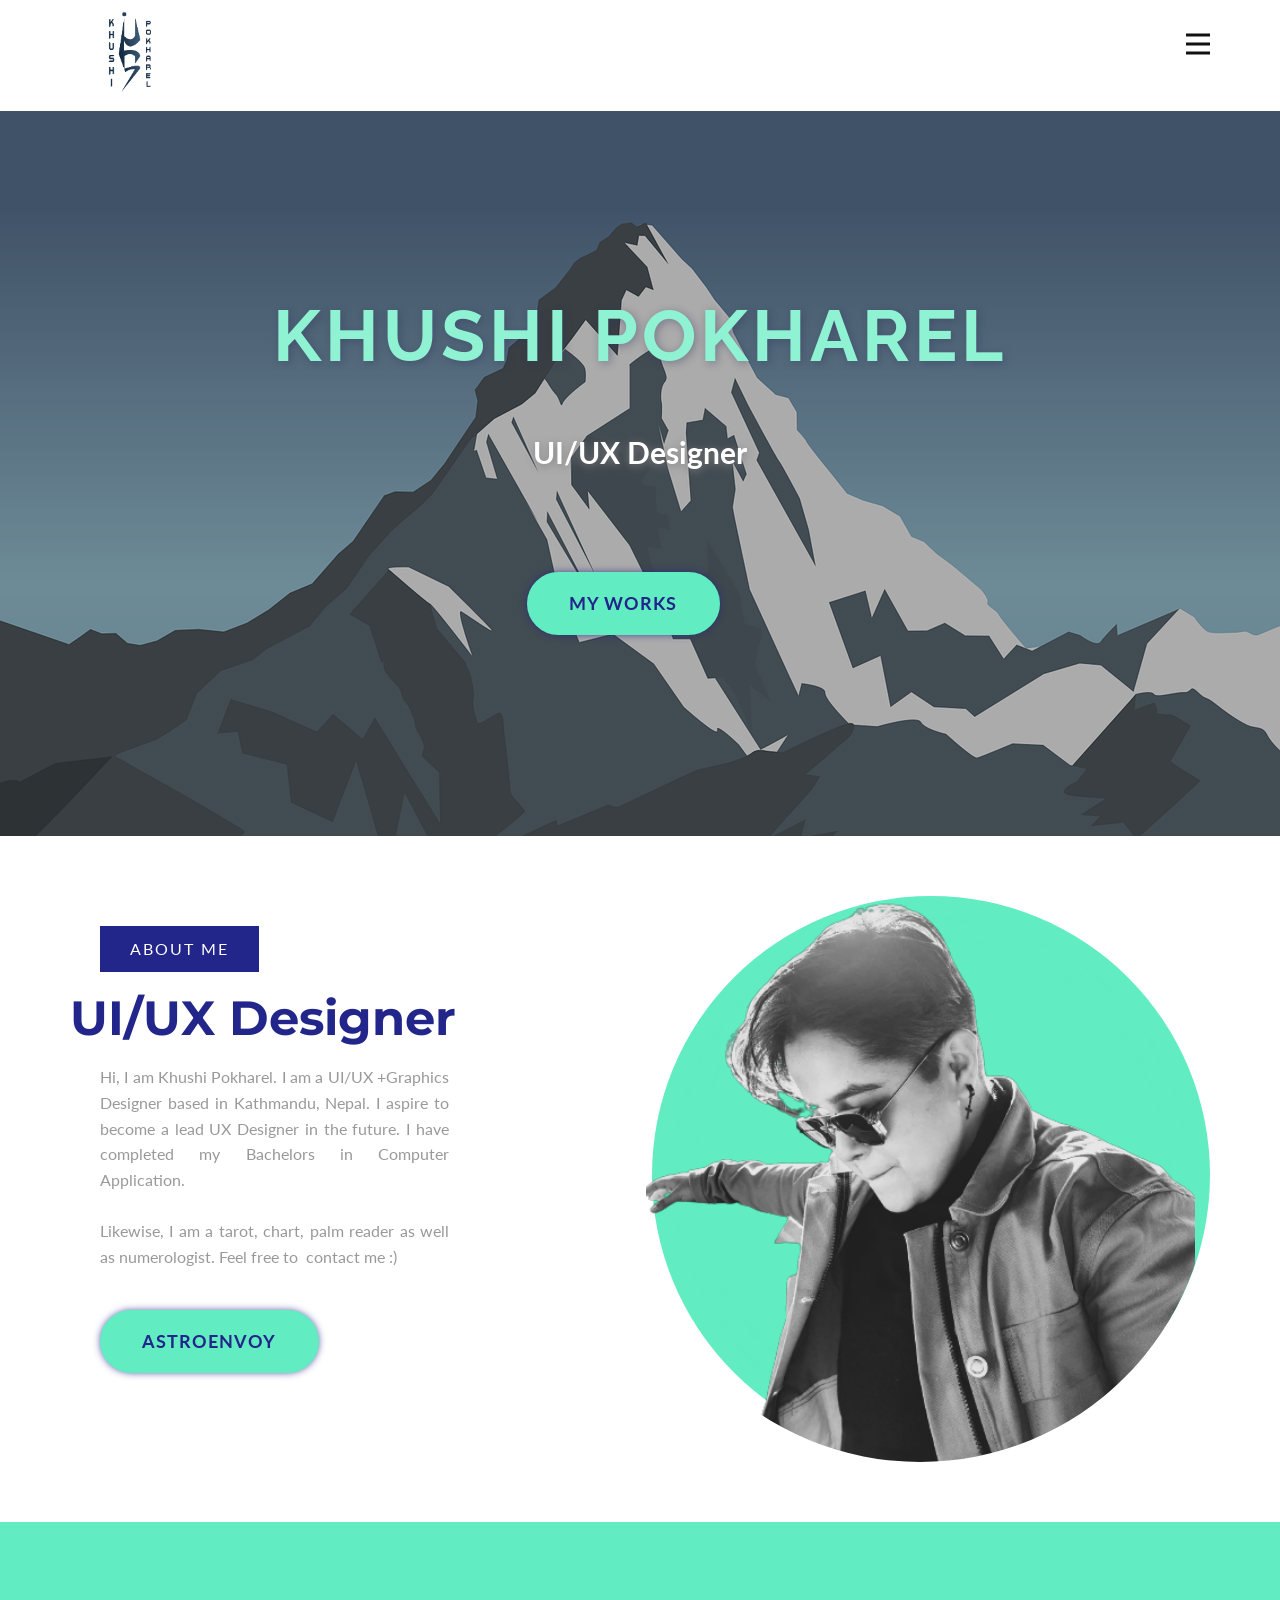
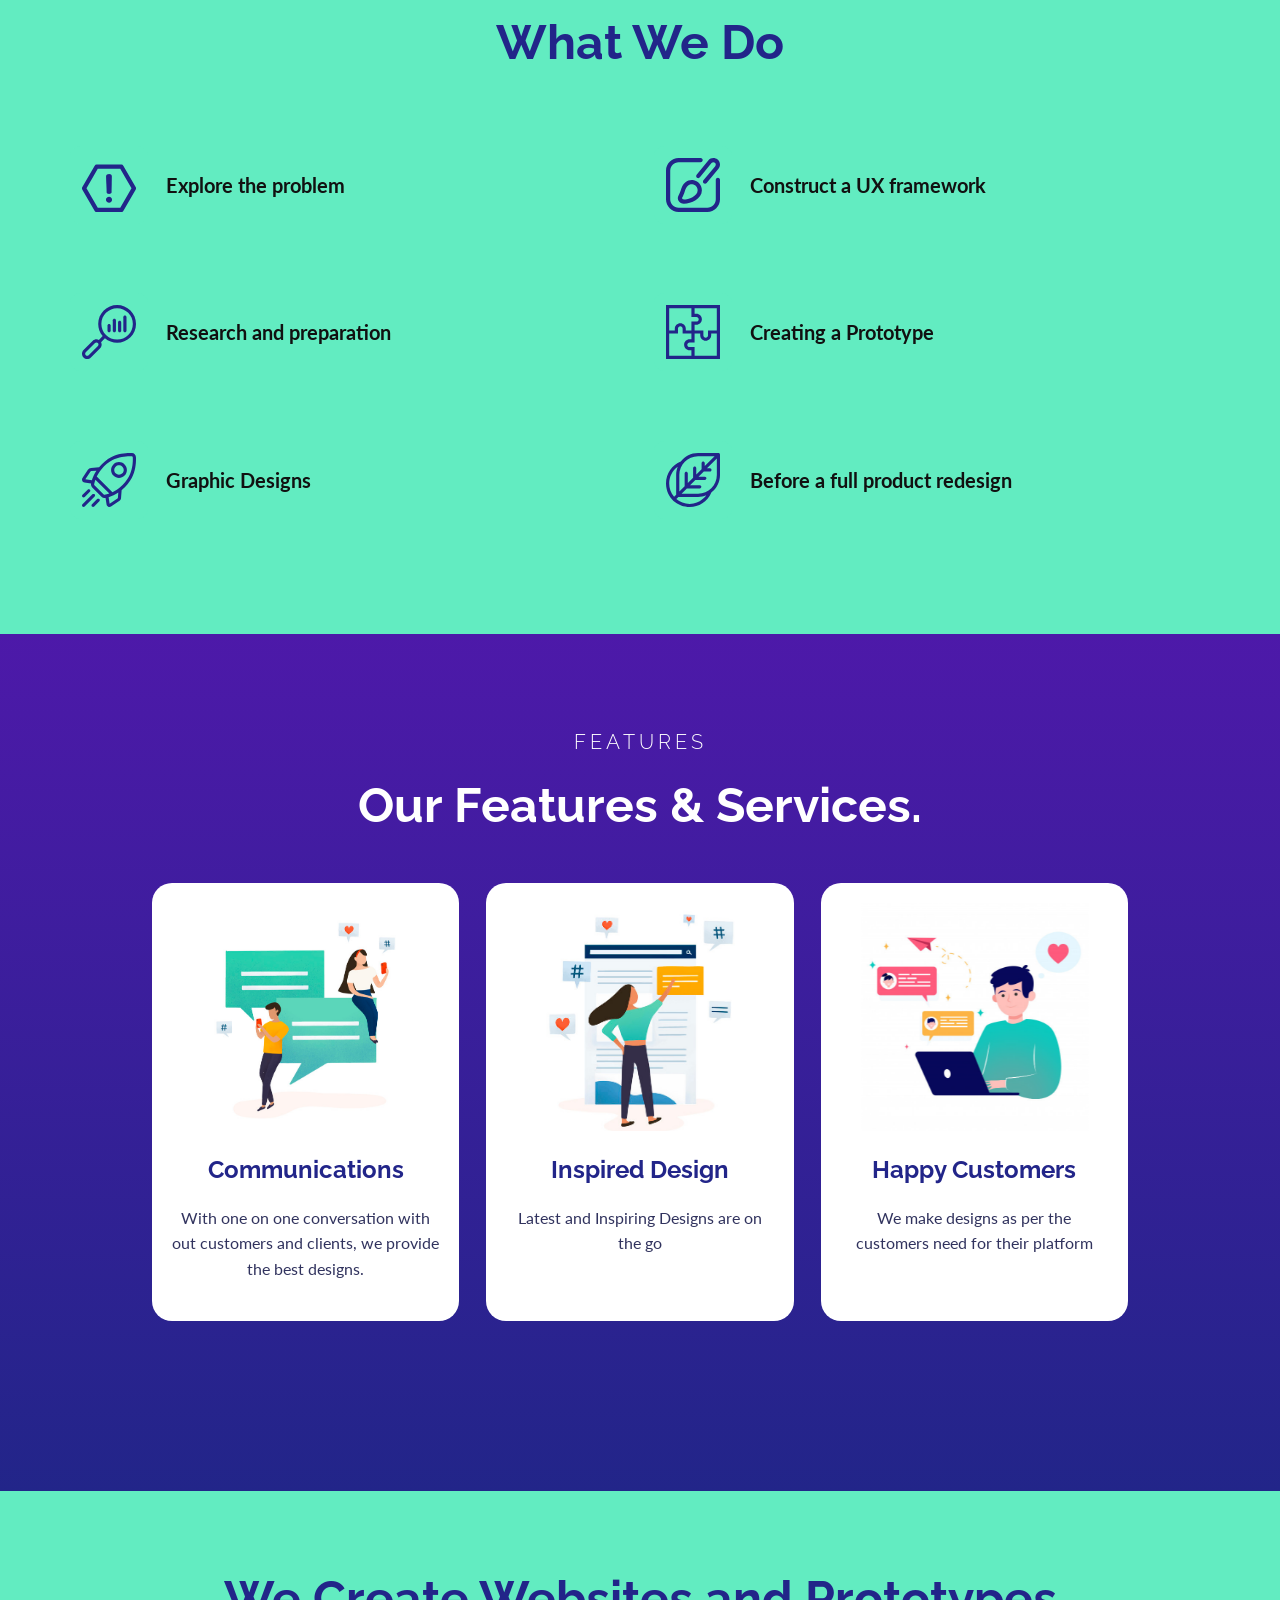
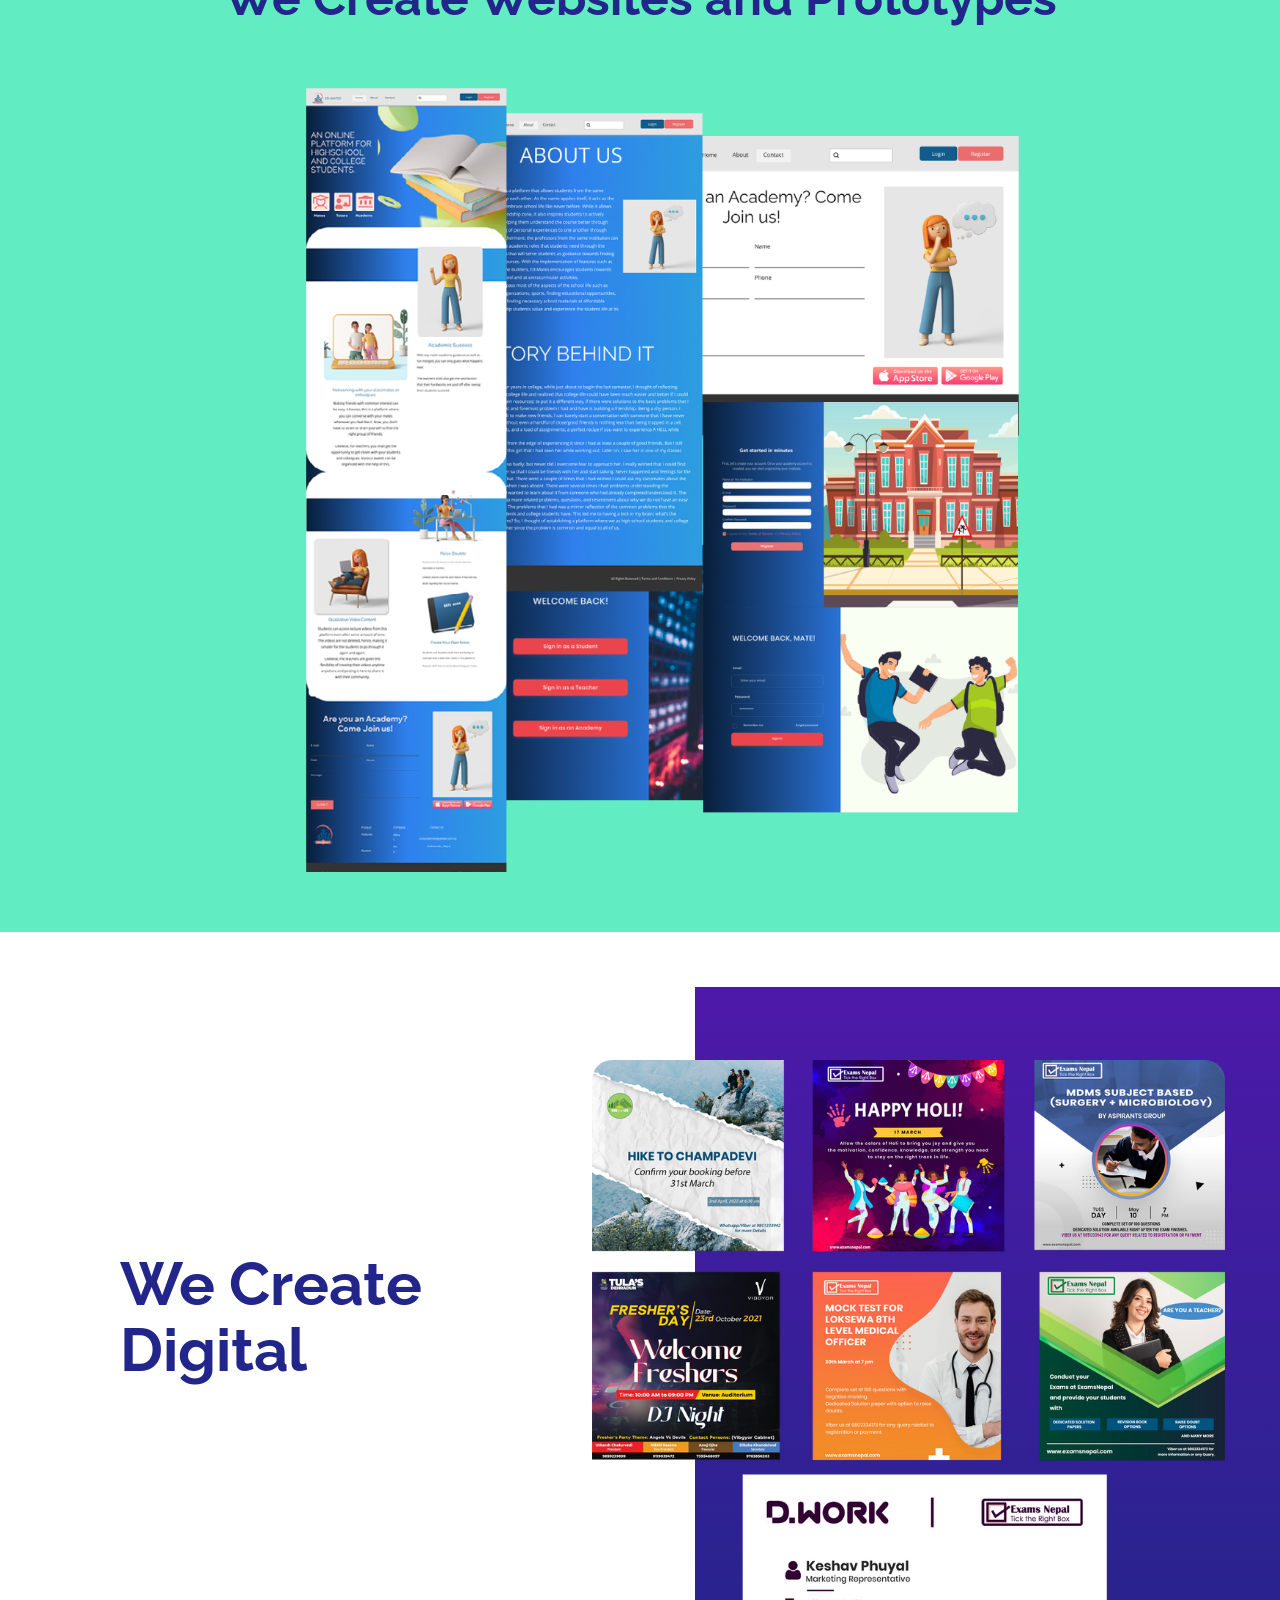
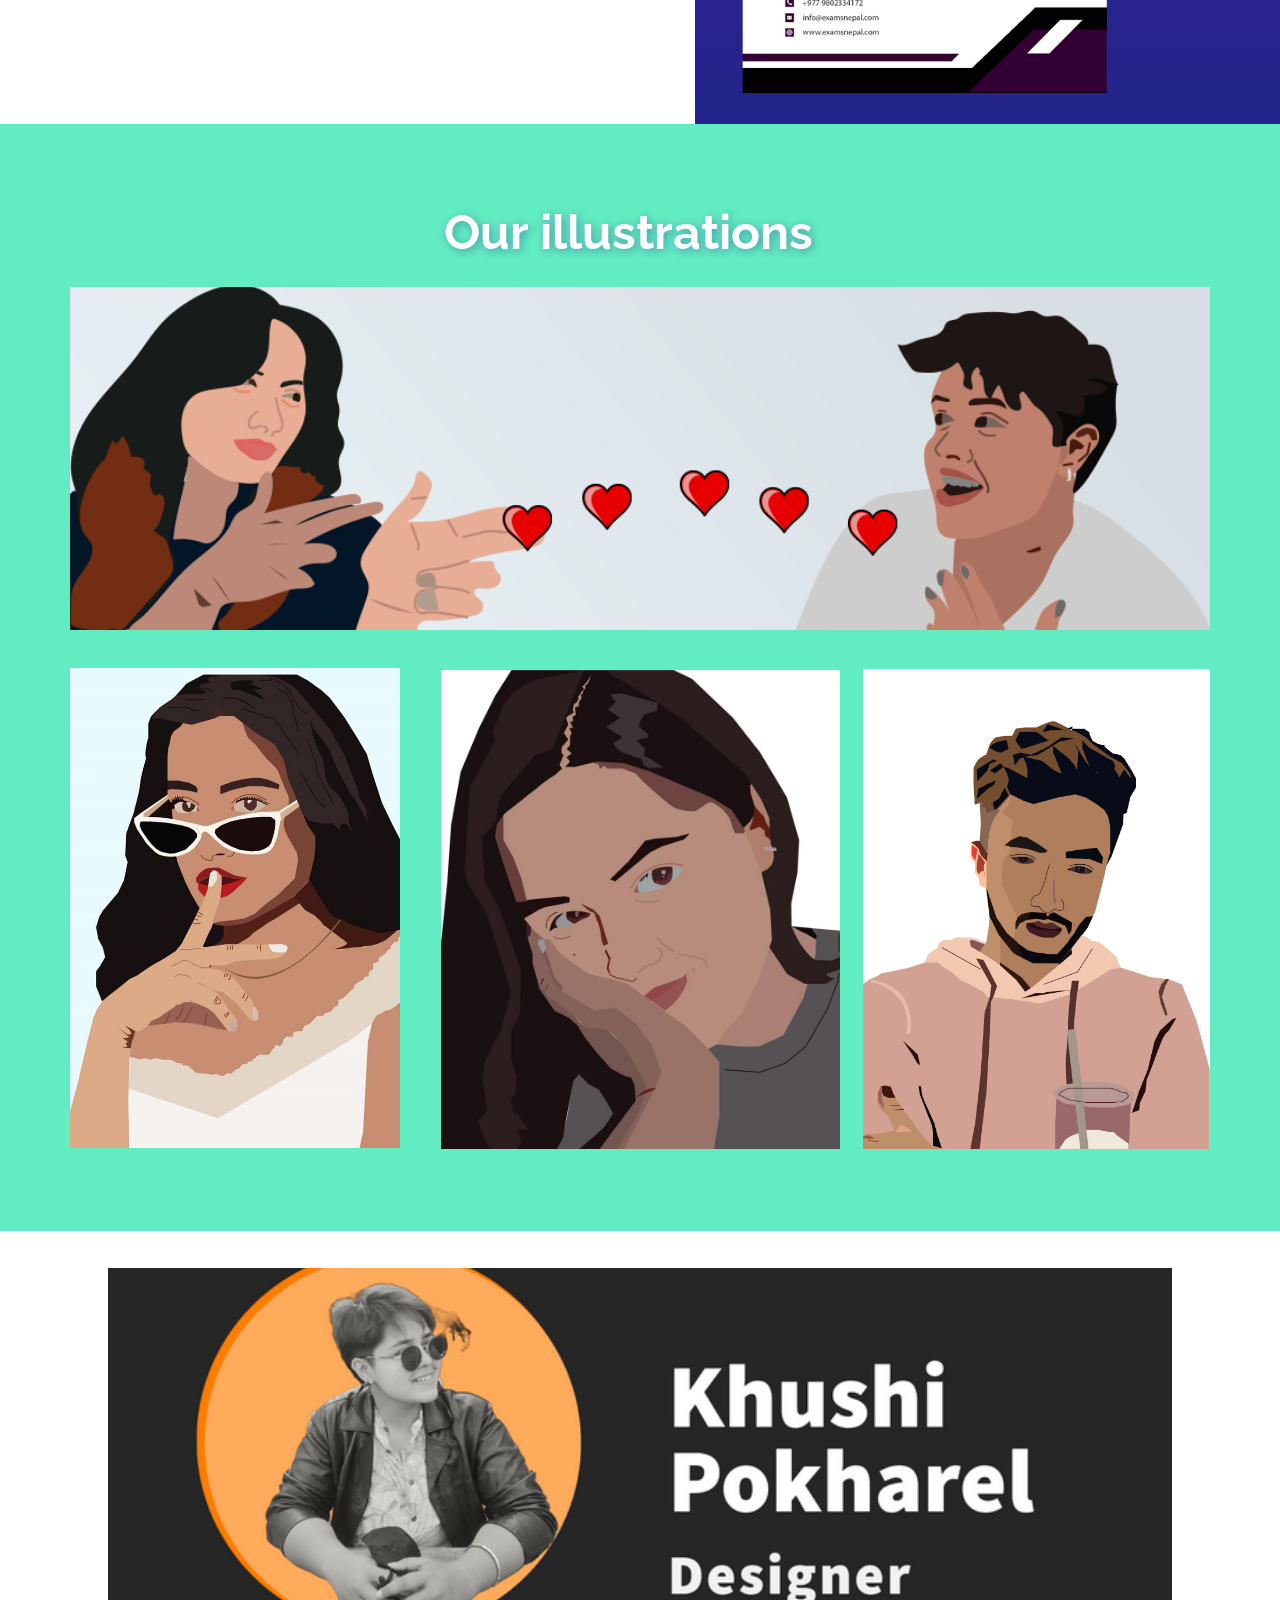
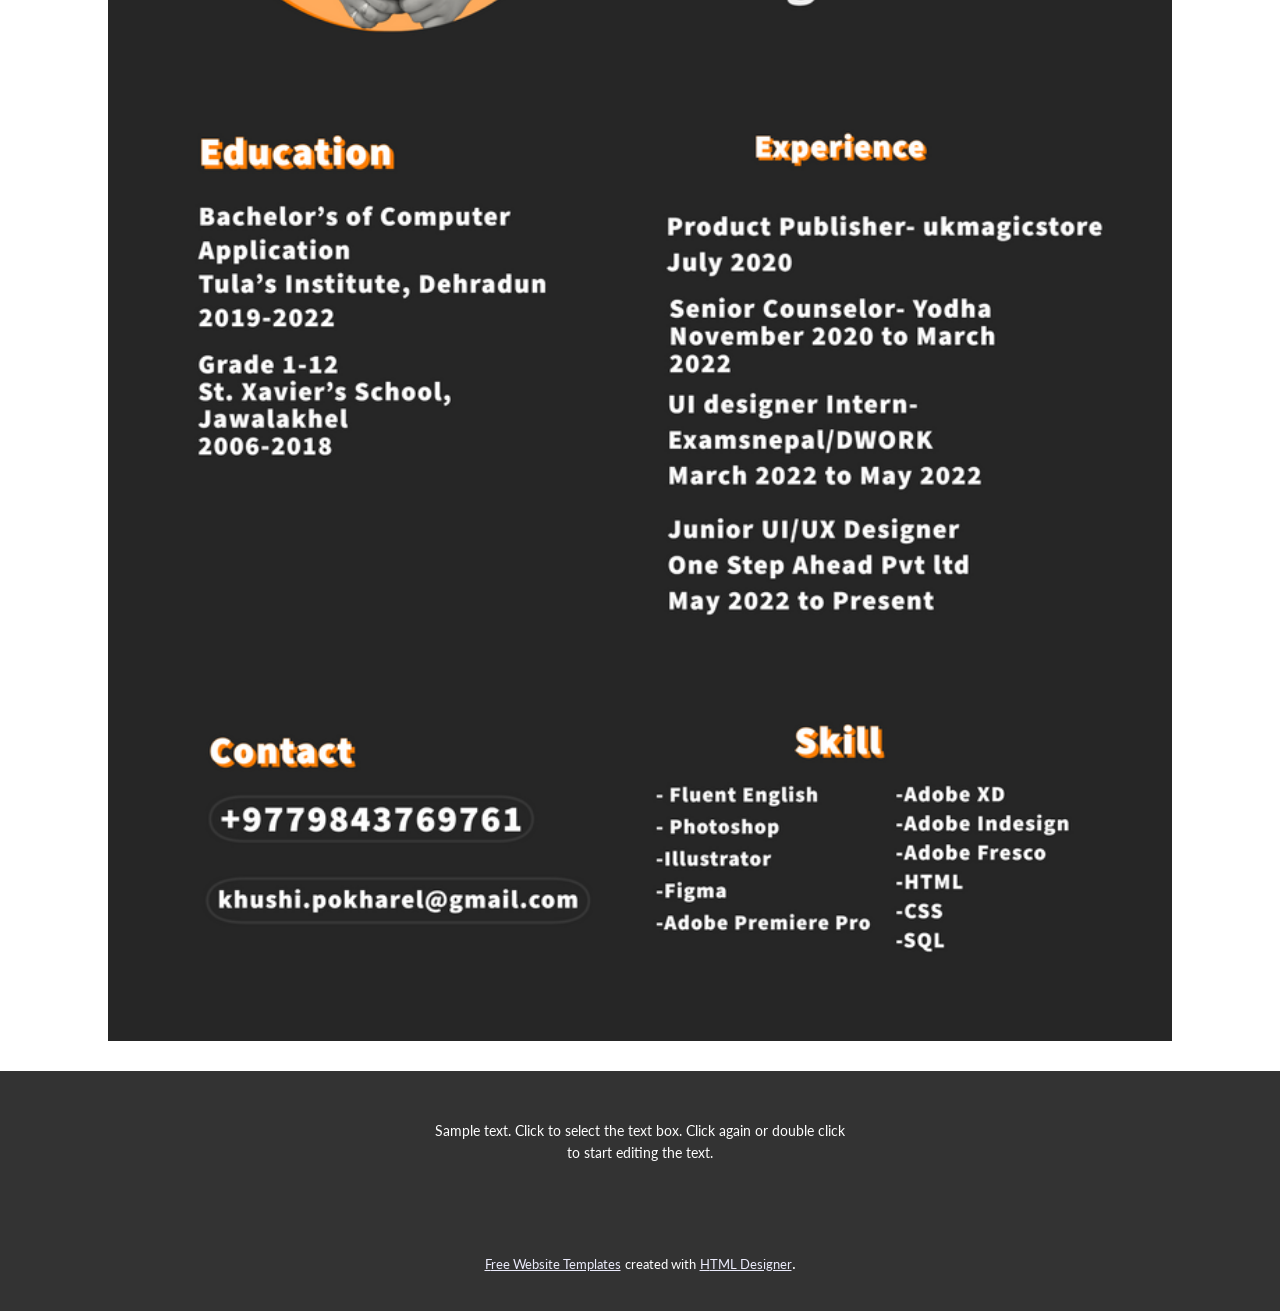
==== index.html @ c39306d6 "Add files via upload" ====
<!DOCTYPE html>
<html style="font-size: 16px;">
  <head>
    <meta name="viewport" content="width=device-width, initial-scale=1.0">
    <meta charset="utf-8">
    <meta name="keywords" content="​digital agency, ​Crafting Effective UI/UX Design, Prototype a digital product idea, Our Features &amp;amp; Services., ​We Create Websites, ​We Create Digital, Web Design Trends, We build usable&nbsp;products., About Us">
    <meta name="description" content="">
    <title>Home</title>
    <link rel="stylesheet" href="nicepage.css" media="screen">
<link rel="stylesheet" href="Home.css" media="screen">
    <script class="u-script" type="text/javascript" src="jquery-1.9.1.min.js" defer=""></script>
    <script class="u-script" type="text/javascript" src="nicepage.js" defer=""></script>
    <meta name="generator" content="Nicepage 4.11.4, nicepage.com">
    <link id="u-theme-google-font" rel="stylesheet" href="https://fonts.googleapis.com/css?family=Raleway:100,100i,200,200i,300,300i,400,400i,500,500i,600,600i,700,700i,800,800i,900,900i|Lato:100,100i,300,300i,400,400i,700,700i,900,900i">
    <link id="u-page-google-font" rel="stylesheet" href="https://fonts.googleapis.com/css?family=Raleway:100,100i,200,200i,300,300i,400,400i,500,500i,600,600i,700,700i,800,800i,900,900i|Lato:100,100i,300,300i,400,400i,700,700i,900,900i|Montserrat:100,100i,200,200i,300,300i,400,400i,500,500i,600,600i,700,700i,800,800i,900,900i|Raleway:100,100i,200,200i,300,300i,400,400i,500,500i,600,600i,700,700i,800,800i,900,900i">
    
    
    
    
    
    
    
    
    
    <script type="application/ld+json">{
		"@context": "http://schema.org",
		"@type": "Organization",
		"name": "Portfolio",
		"url": "/"
}</script>
    <meta name="theme-color" content="#222589">
    <meta property="og:title" content="Home">
    <meta property="og:type" content="website">
    <link rel="canonical" href="/">
  </head>
  <body data-home-page="https://website2028045.nicepage.io/Home.html?version=71fddcc9-be27-42b8-9138-e9d4bb186819" data-home-page-title="Home" class="u-body u-xl-mode"><header class="u-clearfix u-header u-header" id="sec-3385"><div class="u-clearfix u-sheet u-valign-middle u-sheet-1">
        <nav class="u-menu u-menu-dropdown u-offcanvas u-menu-1" data-responsive-from="XL">
          <div class="menu-collapse" style="font-size: 1rem; letter-spacing: 0px; font-weight: 700;">
            <a class="u-button-style u-custom-border u-custom-border-color u-custom-borders u-custom-left-right-menu-spacing u-custom-padding-bottom u-custom-text-color u-custom-top-bottom-menu-spacing u-nav-link u-text-active-palette-1-base u-text-hover-palette-2-base" href="#">
              <svg class="u-svg-link" viewBox="0 0 24 24"><use xlink:href="#menu-hamburger"></use></svg>
              <svg class="u-svg-content" version="1.1" id="menu-hamburger" viewBox="0 0 16 16" x="0px" y="0px" xmlns:xlink="http://www.w3.org/1999/xlink" xmlns="http://www.w3.org/2000/svg"><g><rect y="1" width="16" height="2"></rect><rect y="7" width="16" height="2"></rect><rect y="13" width="16" height="2"></rect>
</g></svg>
            </a>
          </div>
          <div class="u-nav-container">
            <ul class="u-nav u-spacing-20 u-unstyled u-nav-1"><li class="u-nav-item"><a class="u-button-style u-nav-link u-text-active-palette-1-base u-text-grey-90 u-text-hover-palette-2-base" href="//Home.html" style="padding: 10px;">Home</a>
</li><li class="u-nav-item"><a class="u-button-style u-nav-link u-text-active-palette-1-base u-text-grey-90 u-text-hover-palette-2-base" href="//About.html" style="padding: 10px;">About</a>
</li><li class="u-nav-item"><a class="u-button-style u-nav-link u-text-active-palette-1-base u-text-grey-90 u-text-hover-palette-2-base" href="//Contact.html" style="padding: 10px;">Contact</a>
</li></ul>
          </div>
          <div class="u-nav-container-collapse">
            <div class="u-black u-container-style u-inner-container-layout u-opacity u-opacity-95 u-sidenav">
              <div class="u-inner-container-layout u-sidenav-overflow">
                <div class="u-menu-close"></div>
                <ul class="u-align-center u-nav u-popupmenu-items u-unstyled u-nav-2"><li class="u-nav-item"><a class="u-button-style u-nav-link" href="//Home.html">Home</a>
</li><li class="u-nav-item"><a class="u-button-style u-nav-link" href="//About.html">About</a>
</li><li class="u-nav-item"><a class="u-button-style u-nav-link" href="//Contact.html">Contact</a>
</li></ul>
              </div>
            </div>
            <div class="u-black u-menu-overlay u-opacity u-opacity-70"></div>
          </div>
        </nav>
        <img class="u-image u-image-default u-preserve-proportions u-image-1" src="/images/khushipokharellogo.png" alt="" data-image-width="1500" data-image-height="1500">
      </div></header>
    <section class="u-align-center u-clearfix u-image u-shading u-section-1" id="carousel_27bf" data-image-width="1280" data-image-height="905">
      <div class="u-clearfix u-sheet u-sheet-1">
        <h1 class="u-text u-text-default u-text-palette-4-light-1 u-text-1" spellcheck="false">Khushi Pokharel</h1>
        <h3 class="u-custom-font u-font-lato u-text u-text-body-alt-color u-text-2" spellcheck="false"> UI/UX Designer</h3>
        <a href="/About.html" data-page-id="2028054" class="u-active-white u-border-2 u-border-active-white u-border-hover-white u-border-palette-4-base u-btn u-btn-round u-button-style u-hover-white u-palette-4-base u-radius-50 u-text-active-palette-1-base u-text-hover-palette-1-base u-text-palette-1-base u-btn-1">MY WORKS</a>
      </div>
    </section>
    <section class="u-clearfix u-section-2" id="carousel_5b0f">
      <div class="u-clearfix u-sheet u-sheet-1">
        <div class="u-clearfix u-expanded-width u-layout-wrap u-layout-wrap-1">
          <div class="u-layout">
            <div class="u-layout-row">
              <div class="u-container-style u-layout-cell u-size-30 u-layout-cell-1">
                <div class="u-container-layout u-container-layout-1">
                  <a href="https://nicepage.cc" class="u-active-palette-1-base u-border-none u-btn u-button-style u-hover-palette-1-dark-1 u-text-body-alt-color u-btn-1" data-animation-name="customAnimationIn" data-animation-duration="1000">ABOUT ME</a>
                  <h2 class="u-custom-font u-font-montserrat u-hover-feature u-text u-text-1" data-animation-name="pulse" data-animation-duration="1000" data-animation-direction="">UI/UX Designer</h2>
                  <p class="u-align-justify u-text u-text-grey-40 u-text-2">Hi, I am Khushi Pokharel. I am a UI/UX +Graphics Designer based in Kathmandu, Nepal. I aspire to become a lead UX Designer in the future. I have completed my Bachelors in Computer Application. <br>
                    <br>Likewise, I am a tarot, chart, palm reader as well as numerologist. Feel free to&nbsp; contact me :)
                  </p>
                  <a href="mailto:khushipokharel9@gmail.com?subject=Hi%2C%20Welcome%20to%20ASTROENVOY" class="u-active-white u-border-2 u-border-active-white u-border-hover-white u-border-palette-4-base u-btn u-btn-round u-button-style u-hover-white u-palette-4-base u-radius-50 u-text-active-palette-1-base u-text-hover-palette-1-base u-text-palette-1-base u-btn-2" data-animation-name="pulse" data-animation-duration="1000" data-animation-direction="">ASTROENVOY</a>
                </div>
              </div>
              <div class="u-container-style u-layout-cell u-size-30 u-layout-cell-2">
                <div class="u-container-layout u-valign-bottom u-container-layout-2"><span class="u-file-icon u-icon u-icon-circle u-palette-4-base u-text-palette-4-base u-icon-1"><img src="/images/2.png" alt=""></span>
                  <div class="u-image u-image-circle u-image-contain u-image-1" alt="" data-image-width="486" data-image-height="513" data-animation-name="bounceIn" data-animation-duration="1000" data-animation-direction=""></div>
                </div>
              </div>
            </div>
          </div>
        </div>
      </div>
      
    </section>
    <section class="u-align-left u-clearfix u-palette-4-base u-section-3" id="carousel_978f">
      <div class="u-clearfix u-sheet u-valign-middle-md u-valign-middle-sm u-valign-middle-xl u-valign-middle-xs u-sheet-1">
        <h2 class="u-align-center u-text u-text-default u-text-1" data-animation-name="pulse" data-animation-duration="1000" data-animation-direction="">What We Do<br>
        </h2>
        <div class="u-expanded-width u-list u-list-1">
          <div class="u-repeater u-repeater-1">
            <div class="u-container-style u-list-item u-repeater-item">
              <div class="u-container-layout u-similar-container u-valign-middle-lg u-valign-middle-xl u-valign-top-md u-valign-top-sm u-valign-top-xs u-container-layout-1"><span class="u-icon u-icon-rounded u-palette-4-base u-radius-10 u-text-palette-1-base u-icon-1"><svg class="u-svg-link" preserveAspectRatio="xMidYMin slice" viewBox="0 -31 511.9995 511" style=""><use xlink:href="#svg-5033"></use></svg><svg class="u-svg-content" viewBox="0 -31 511.9995 511" id="svg-5033"><path d="m509.324219 215.003906-118-204.5c-3.574219-6.191406-10.175781-10.003906-17.324219-10.003906h-236c-7.148438 0-13.75 3.8125-17.324219 10.003906l-118 204.5c-3.566406 6.1875-3.566406 13.804688 0 19.992188l118 204.5c3.574219 6.191406 10.175781 10.003906 17.324219 10.003906h236c7.148438 0 13.75-3.8125 17.324219-10.003906l118-204.5c3.566406-6.1875 3.566406-13.804688 0-19.992188zm-146.875 194.496094h-212.898438l-106.460937-184.5 106.460937-184.5h212.898438l106.460937 184.5zm-131.472657-222.503906c-1.734374-35.832032-2.597656-61.171875-2.597656-76 0-15.226563 13.769532-22.617188 28.9375-22.617188 13.902344 0 25.5625 8.046875 25.5625 22.617188 0 14.828125-.371094 40.167968-1.113281 76-.738281 35.84375-1.109375 61.054687-1.109375 75.632812 0 11.273438-13.425781 16.3125-23.339844 16.3125-15.832031 0-23.746094-5.433594-23.746094-16.3125 0-14.578125-.871093-39.789062-2.59375-75.632812zm53.757813 146.074218c0 15.183594-11.996094 28.546876-27.019531 28.546876-17.484375 0-30.449219-13.605469-30.449219-28.546876 0-15.441406 12.46875-28.546874 30.449219-28.546874 15.082031 0 27.019531 13.4375 27.019531 28.546874zm0 0"></path></svg>
            
            
          </span>
                <p class="u-text u-text-2" data-animation-name="customAnimationIn" data-animation-duration="1000"> Explore the problem<br>
                </p>
              </div>
            </div>
            <div class="u-container-style u-list-item u-repeater-item">
              <div class="u-container-layout u-similar-container u-valign-middle-lg u-valign-middle-xl u-valign-top-md u-valign-top-sm u-valign-top-xs u-container-layout-2"><span class="u-icon u-icon-rounded u-palette-4-base u-radius-10 u-text-palette-1-base u-icon-2"><svg class="u-svg-link" preserveAspectRatio="xMidYMin slice" viewBox="0 0 512 512" style=""><use xlink:href="#svg-3a8f"></use></svg><svg class="u-svg-content" viewBox="0 0 512 512" id="svg-3a8f"><path d="m392 512h-272c-66.168 0-120-53.832-120-120v-272c0-66.168 53.832-120 120-120h208c26.536 1.056 26.516 38.953 0 40h-208c-44.112 0-80 35.888-80 80v272c0 44.112 35.888 80 80 80h272c44.112 0 80-35.888 80-80v-185c1.056-26.536 38.953-26.516 40 0v185c0 66.168-53.832 120-120 120zm-6.664-275.162 112.143-133.956c.021-.026.044-.053.065-.079 22.082-26.654 18.362-66.305-8.292-88.389-26.655-22.082-66.305-18.362-88.389 8.291-.038.046-.075.092-.113.138l-110.265 135.535c-6.971 8.568-5.676 21.166 2.893 28.137 8.568 6.969 21.165 5.675 28.137-2.893l110.201-135.458c8.021-9.617 22.368-10.942 32.018-2.948 9.66 8.005 11.016 22.371 3.03 32.041l-112.1 133.905c-7.09 8.469-5.972 21.083 2.498 28.174 3.744 3.135 8.298 4.665 12.827 4.664 5.715 0 11.391-2.437 15.347-7.162zm-215.844 196.162c-20.629 0-40.549-11.188-50.749-28.5-8.693-14.756-9.022-31.622-.904-46.274 10.018-18.081 15.75-34.866 21.293-51.1 9.445-27.658 18.367-53.783 45.307-76.197 19.563-16.276 44.256-23.913 69.526-21.499 25.312 2.416 48.16 14.617 64.334 34.354 13.994 17.078 21.701 38.773 21.701 61.088 2.241 77.886-99.987 128.158-170.508 128.128zm75.403-184.003c-12.715 0-24.933 4.41-34.872 12.68-18.302 15.228-24.482 33.326-33.037 58.376-5.822 17.05-12.421 36.375-24.158 57.559-.593 1.07-1.696 3.062.379 6.584 2.578 4.375 9 8.805 16.286 8.805 44.294-.001 130.507-31.107 130.507-88.129 0-13.286-4.371-25.644-12.641-35.736-9.365-11.429-22.575-18.491-37.195-19.887-1.763-.169-3.521-.252-5.269-.252z"></path></svg>
            
            
          </span>
                <p class="u-text u-text-3" data-animation-name="customAnimationIn" data-animation-duration="1000">Construct a UX framework&nbsp;<br>
                </p>
              </div>
            </div>
            <div class="u-container-style u-list-item u-repeater-item">
              <div class="u-container-layout u-similar-container u-valign-middle-lg u-valign-middle-xl u-valign-top-md u-valign-top-sm u-valign-top-xs u-container-layout-3"><span class="u-icon u-icon-rounded u-palette-4-base u-radius-10 u-text-palette-1-base u-icon-3"><svg class="u-svg-link" preserveAspectRatio="xMidYMin slice" viewBox="0 0 512 512" style=""><use xlink:href="#svg-05f0"></use></svg><svg class="u-svg-content" viewBox="0 0 512 512" id="svg-05f0"><path d="m459.539062 52.460938c-33.832031-33.828126-78.8125-52.460938-126.65625-52.460938s-92.820312 18.632812-126.652343 52.460938c-33.832031 33.832031-52.460938 78.8125-52.460938 126.65625 0 42.808593 14.917969 83.324218 42.289063 115.609374l-36.214844 36.214844c-18.566406-9.570312-41.984375-6.585937-57.527344 8.957032l-87.863281 87.867187c-9.320313 9.320313-14.453125 21.710937-14.453125 34.890625s5.132812 25.570312 14.453125 34.890625c9.621094 9.617187 22.253906 14.429687 34.890625 14.429687s25.269531-4.8125 34.890625-14.429687l87.867187-87.867187c9.320313-9.316407 14.453126-21.707032 14.453126-34.890626 0-8.011718-1.898438-15.734374-5.480469-22.648437l36.199219-36.203125c32.289062 27.375 72.804687 42.292969 115.613281 42.292969 47.84375 0 92.824219-18.632813 126.652343-52.460938 33.828126-33.832031 52.460938-78.808593 52.460938-126.65625 0-47.839843-18.632812-92.820312-52.460938-126.652343zm-308.652343 336.007812-87.867188 87.867188c-7.539062 7.539062-19.8125 7.539062-27.355469 0-3.652343-3.65625-5.664062-8.511719-5.664062-13.679688s2.011719-10.023438 5.664062-13.679688l87.867188-87.863281c7.539062-7.542969 19.8125-7.542969 27.355469 0s7.542969 19.8125 0 27.355469zm287.4375-103.914062c-28.164063 28.164062-65.609375 43.675781-105.441407 43.675781-39.828124 0-77.273437-15.511719-105.4375-43.675781-28.164062-28.164063-43.675781-65.609376-43.675781-105.4375 0-39.832032 15.511719-77.277344 43.675781-105.441407 28.164063-28.164062 65.609376-43.675781 105.4375-43.675781 39.832032 0 77.277344 15.511719 105.441407 43.675781 28.164062 28.164063 43.675781 65.609375 43.675781 105.4375 0 39.832031-15.511719 77.277344-43.675781 105.441407zm0 0"></path><path d="m256.882812 180.113281c-8.28125 0-15 6.714844-15 15v48.003907c0 8.285156 6.71875 15 15 15 8.285157 0 15-6.714844 15-15v-48.003907c0-8.285156-6.714843-15-15-15zm0 0"></path><path d="m306.882812 130.113281c-8.28125 0-15 6.714844-15 15v98.003907c0 8.285156 6.71875 15 15 15 8.285157 0 15-6.714844 15-15v-98.003907c0-8.285156-6.714843-15-15-15zm0 0"></path><path d="m356.882812 150.113281c-8.28125 0-15 6.714844-15 15v78.003907c0 8.285156 6.71875 15 15 15 8.285157 0 15-6.714844 15-15v-78.003907c0-8.285156-6.714843-15-15-15zm0 0"></path><path d="m406.882812 100.113281c-8.28125 0-15 6.714844-15 15v128.003907c0 8.285156 6.71875 15 15 15 8.285157 0 15-6.714844 15-15v-128.003907c0-8.285156-6.714843-15-15-15zm0 0"></path></svg>
            
            
          </span>
                <p class="u-text u-text-4" data-animation-name="customAnimationIn" data-animation-duration="1000"> Research and preparation<br>
                </p>
              </div>
            </div>
            <div class="u-container-style u-list-item u-repeater-item">
              <div class="u-container-layout u-similar-container u-valign-middle-lg u-valign-middle-xl u-valign-top-md u-valign-top-sm u-valign-top-xs u-container-layout-4"><span class="u-icon u-icon-rounded u-palette-4-base u-radius-10 u-text-palette-1-base u-icon-4"><svg class="u-svg-link" preserveAspectRatio="xMidYMin slice" viewBox="0 0 510.545 510.545" style=""><use xlink:href="#svg-d253"></use></svg><svg class="u-svg-content" viewBox="0 0 510.545 510.545" id="svg-d253"><path id="XMLID_1085_" d="m.181 0v510.545h510.183v-510.545zm480.183 30v210.091h-83.046v47c0 12.131-9.869 22-22 22s-22-9.869-22-22v-47h-83.045v-53.046h17c28.673 0 52-23.327 52-52s-23.327-52-52-52h-17v-53.045zm-450.183 0h210.091v83.045h47c12.131 0 22 9.869 22 22.001 0 12.13-9.869 21.999-22 21.999h-47v83.409h-53.046v-17c0-28.673-23.327-52-52-52s-52 23.327-52 52v17h-53.045zm0 450.545v-210.091h83.045v-47c0-12.131 9.869-22 22-22 12.13 0 22 9.869 22 22v47h83.046v53.045h-17c-28.673 0-52 23.327-52 52.001 0 28.672 23.327 51.999 52 51.999h17v53.046zm450.183 0h-210.092v-83.046h-47c-12.131 0-22-9.869-22-22s9.869-22 22-22h47v-83.408h53.045v17c0 28.673 23.327 52 52 52s52-23.327 52-52v-17h53.046v210.454z"></path></svg>
            
            
          </span>
                <p class="u-text u-text-5" data-animation-name="customAnimationIn" data-animation-duration="1000">Creating a Prototype</p>
              </div>
            </div>
            <div class="u-container-style u-list-item u-repeater-item">
              <div class="u-container-layout u-similar-container u-valign-middle-lg u-valign-middle-xl u-valign-top-md u-valign-top-sm u-valign-top-xs u-container-layout-5"><span class="u-icon u-icon-rounded u-palette-4-base u-radius-10 u-text-palette-1-base u-icon-5"><svg class="u-svg-link" preserveAspectRatio="xMidYMin slice" viewBox="0 0 512 512" style=""><use xlink:href="#svg-0840"></use></svg><svg class="u-svg-content" viewBox="0 0 512 512" id="svg-0840"><path d="m511.4 38.222c-1.109-20.338-17.284-36.511-37.622-37.621-41.038-2.242-121.342-.061-198.13 39.656-39.145 20.248-80.545 54.577-113.584 94.185-.407.488-.803.979-1.207 1.468l-74.98 5.792c-12.342.954-23.335 7.423-30.161 17.747l-51.154 77.372c-5.177 7.83-6 17.629-2.203 26.212 3.798 8.584 11.602 14.566 20.877 16.003l63.171 9.784c-.223 1.228-.447 2.455-.652 3.683-2.103 12.58 2.065 25.514 11.151 34.599l87.992 87.993c7.533 7.533 17.712 11.686 28.142 11.686 2.148 0 4.308-.177 6.458-.536 1.228-.205 2.455-.429 3.683-.652l9.784 63.172c1.437 9.275 7.419 17.08 16.001 20.877 3.571 1.58 7.35 2.36 11.112 2.36 5.283-.001 10.529-1.539 15.101-4.562l77.372-51.155c10.325-6.827 16.793-17.82 17.745-30.161l5.792-74.979c.489-.404.981-.8 1.469-1.207 39.609-33.039 73.939-74.439 94.186-113.585 39.719-76.791 41.896-157.096 39.657-198.131zm-175.394 393.037-74.011 48.933-9.536-61.565c31.28-9.197 62.223-23.927 91.702-43.66l-3.773 48.845c-.235 3.047-1.833 5.762-4.382 7.447zm-129.895-37.377-87.993-87.993c-2.245-2.246-3.283-5.401-2.774-8.44 2.616-15.643 6.681-30.534 11.713-44.562l132.028 132.028c-16.848 6.035-31.939 9.635-44.534 11.741-3.044.506-6.195-.529-8.44-2.774zm-117.923-222.269 48.844-3.773c-19.734 29.479-34.464 60.422-43.661 91.702l-61.564-9.535 48.934-74.012c1.686-2.55 4.401-4.147 7.447-4.382zm270.155 155.286c-24.233 20.213-47.756 34.833-69.438 45.412l-149.221-149.221c13.858-28.304 30.771-51.873 45.417-69.431 30.575-36.655 68.602-68.276 104.331-86.756 70.474-36.453 144.725-38.416 182.713-36.348 5.028.274 9.027 4.273 9.301 9.302 2.071 37.988.104 112.238-36.349 182.713-18.479 35.728-50.1 73.754-86.754 104.329z"></path><path d="m350.721 236.243c19.202-.002 38.412-7.312 53.031-21.931 14.166-14.165 21.966-32.999 21.966-53.031s-7.801-38.866-21.966-53.031c-29.242-29.243-76.822-29.241-106.062 0-14.166 14.165-21.967 32.999-21.967 53.031s7.802 38.866 21.967 53.031c14.622 14.622 33.822 21.933 53.031 21.931zm-31.82-106.781c8.772-8.773 20.295-13.159 31.818-13.159 11.524 0 23.047 4.386 31.819 13.159 8.499 8.499 13.179 19.799 13.179 31.818s-4.68 23.32-13.179 31.819c-17.544 17.545-46.093 17.544-63.638 0-8.499-8.499-13.18-19.799-13.18-31.818s4.682-23.32 13.181-31.819z"></path><path d="m15.301 421.938c3.839 0 7.678-1.464 10.606-4.394l48.973-48.973c5.858-5.858 5.858-15.355 0-21.213-5.857-5.858-15.355-5.858-21.213 0l-48.972 48.973c-5.858 5.858-5.858 15.355 0 21.213 2.928 2.929 6.767 4.394 10.606 4.394z"></path><path d="m119.761 392.239c-5.857-5.858-15.355-5.858-21.213 0l-94.154 94.155c-5.858 5.858-5.858 15.355 0 21.213 2.929 2.929 6.767 4.393 10.606 4.393s7.678-1.464 10.606-4.394l94.154-94.154c5.859-5.858 5.859-15.355.001-21.213z"></path><path d="m143.429 437.12-48.973 48.973c-5.858 5.858-5.858 15.355 0 21.213 2.929 2.929 6.768 4.394 10.606 4.394s7.678-1.464 10.606-4.394l48.973-48.973c5.858-5.858 5.858-15.355 0-21.213-5.857-5.858-15.355-5.858-21.212 0z"></path></svg>
            
            
          </span>
                <p class="u-text u-text-6" data-animation-name="customAnimationIn" data-animation-duration="1000">Graphic Designs<br>
                </p>
              </div>
            </div>
            <div class="u-container-style u-list-item u-repeater-item">
              <div class="u-container-layout u-similar-container u-valign-middle-lg u-valign-middle-xl u-valign-top-md u-valign-top-sm u-valign-top-xs u-container-layout-6"><span class="u-icon u-icon-rounded u-palette-4-base u-radius-10 u-text-palette-1-base u-icon-6"><svg class="u-svg-link" preserveAspectRatio="xMidYMin slice" viewBox="0 0 512 512" style=""><use xlink:href="#svg-a120"></use></svg><svg class="u-svg-content" viewBox="0 0 512 512" id="svg-a120"><path d="m497 .458h-192.8c-66.65 0-126.064 31.548-164.115 80.488-82.128 33.169-140.085 113.633-140.085 207.645 3.931 247.085 337.852 308.475 431.512 83.782 48.94-38.051 80.488-97.465 80.488-164.115v-192.8c0-8.284-6.716-15-15-15zm-370.6 207.8c0-98.039 79.761-177.8 177.8-177.8h156.587l-93.387 93.386v-28.053c-.793-19.902-29.215-19.887-30 0v58.053l-50.334 50.334v-60.188c-.793-19.902-29.215-19.887-30 0v90.188l-50.333 50.333v-92.32c-.793-19.902-29.215-19.887-30 0v122.32l-50.333 50.334zm-30 186.587-19.746 19.746c-74.397-83.693-56.398-221.41 34.655-283.873-9.83 24.406-14.909 50.585-14.909 77.54zm127.467 87.613c-48.062 0-92.088-17.587-126-46.654l19.746-19.746h186.587c26.954 0 53.13-5.078 77.531-14.906-1.266 1.774-52.911 81.306-157.864 81.306zm258.133-274.2c0 98.04-79.761 177.8-177.8 177.8h-156.587l50.333-50.333h122.32c19.902-.793 19.887-29.215 0-30h-92.32l50.333-50.333h90.187c19.902-.793 19.887-29.215 0-30h-60.186l50.333-50.333h58.054c19.902-.793 19.887-29.215 0-30h-28.054l93.387-93.388z"></path></svg>
            
            
          </span>
                <p class="u-text u-text-7" data-animation-name="customAnimationIn" data-animation-duration="1000"> Before a full product redesign<br>
                </p>
              </div>
            </div>
          </div>
        </div>
      </div>
    </section>
    <section class="u-align-center u-clearfix u-gradient u-section-4" id="carousel_7130">
      <div class="u-clearfix u-sheet u-sheet-1">
        <h5 class="u-text u-text-body-alt-color u-text-default u-text-1">Features</h5>
        <h2 class="u-text u-text-body-alt-color u-text-default u-text-2">Our Features &amp; Services.</h2>
        <div class="u-list u-list-1">
          <div class="u-repeater u-repeater-1">
            <div class="u-align-center u-container-style u-list-item u-radius-20 u-repeater-item u-shape-round u-white u-list-item-1">
              <div class="u-container-layout u-similar-container u-container-layout-1">
                <img src="/images/users-with-speech-bubbles-vector_53876-82250.jpg" alt="" class="u-expanded-width u-image u-image-contain u-image-default u-image-1" data-image-width="626" data-image-height="625" data-animation-name="customAnimationIn" data-animation-duration="1000">
                <h4 class="u-text u-text-default u-text-palette-1-base u-text-3">Communications</h4>
                <p class="u-text u-text-palette-1-dark-2 u-text-4" data-animation-name="pulse" data-animation-duration="1000" data-animation-direction="">With one on one conversation with out customers and clients, we provide the best designs.</p>
              </div>
            </div>
            <div class="u-align-center u-container-style u-list-item u-radius-20 u-repeater-item u-shape-round u-video-cover u-white u-list-item-2">
              <div class="u-container-layout u-similar-container u-container-layout-2">
                <img src="/images/fdf.jpg" alt="" class="u-expanded-width u-image u-image-default u-image-2" data-image-width="626" data-image-height="625" data-animation-name="customAnimationIn" data-animation-duration="1000">
                <h4 class="u-text u-text-default u-text-palette-1-base u-text-5">Inspired Design</h4>
                <p class="u-text u-text-palette-1-dark-2 u-text-6" data-animation-name="pulse" data-animation-duration="1000" data-animation-direction=""> Latest and Inspiring Designs are on the go</p>
              </div>
            </div>
            <div class="u-align-center u-container-style u-list-item u-radius-20 u-repeater-item u-shape-round u-video-cover u-white u-list-item-3">
              <div class="u-container-layout u-similar-container u-container-layout-3">
                <img src="/images/dsds.jpg" alt="" class="u-expanded-width u-image u-image-contain u-image-default u-image-3" data-image-width="626" data-image-height="626" data-animation-name="customAnimationIn" data-animation-duration="1000">
                <h4 class="u-text u-text-default u-text-palette-1-base u-text-7">Happy Customers</h4>
                <p class="u-text u-text-palette-1-dark-2 u-text-8" data-animation-name="pulse" data-animation-duration="1000" data-animation-direction="">We make designs as per the customers need for their platform</p>
              </div>
            </div>
          </div>
        </div>
      </div>
    </section>
    <section class="u-align-center u-clearfix u-palette-4-base u-section-5" id="carousel_90b5">
      <div class="u-clearfix u-sheet u-sheet-1">
        <h2 class="u-text u-text-default u-text-1"> We Create Websites and Prototypes</h2>
        <img class="u-expanded-width-xs u-image u-image-contain u-image-default u-image-1" src="/images/Myproject6.png" alt="" data-image-width="1080" data-image-height="1080" data-animation-name="pulse" data-animation-duration="1000" data-animation-direction="">
      </div>
    </section>
    <section class="u-align-center u-clearfix u-white u-section-6" id="carousel_8182">
      <div class="u-clearfix u-gutter-0 u-layout-wrap u-layout-wrap-1">
        <div class="u-layout" style="">
          <div class="u-layout-row" style="">
            <div class="u-align-left u-container-style u-layout-cell u-left-cell u-size-31-xl u-size-32-lg u-size-32-md u-size-32-sm u-size-32-xs u-size-xs-60 u-layout-cell-1" src="">
              <div class="u-container-layout u-container-layout-1">
                <h2 class="u-text u-text-1"> We Create Digital</h2>
              </div>
            </div>
            <div class="u-align-center u-container-style u-gradient u-layout-cell u-right-cell u-size-28-lg u-size-28-md u-size-28-sm u-size-28-xs u-size-29-xl u-size-xs-60 u-layout-cell-2" src="">
              <div class="u-container-layout u-valign-middle-lg u-valign-middle-md u-container-layout-2" src="">
                <img class="u-expanded-width-sm u-expanded-width-xs u-image u-image-round u-radius-20 u-image-1" data-image-width="864" data-image-height="864" src="/images/hehe.png" data-animation-name="pulse" data-animation-duration="1000" data-animation-direction="">
              </div>
            </div>
          </div>
        </div>
      </div>
    </section>
    <section class="u-clearfix u-palette-4-base u-section-7" id="sec-7b66">
      <div class="u-clearfix u-sheet u-valign-middle u-sheet-1">
        <h2 class="u-text u-text-body-alt-color u-text-default u-text-1">Our illustrations</h2>
        <img class="u-expanded-width u-image u-image-default u-image-1" src="/images/babyramaheart.png" alt="" data-image-width="1017" data-image-height="310">
        <img class="u-image u-image-default u-image-2" src="/images/31.jpg" alt="" data-image-width="640" data-image-height="1080">
        <img class="u-image u-image-default u-image-3" src="/images/14.jpg" alt="" data-image-width="596" data-image-height="842">
        <img class="u-image u-image-default u-image-4" src="/images/18.jpg" alt="" data-image-width="951" data-image-height="1080">
      </div>
    </section>
    <section class="u-clearfix u-white u-section-8" id="carousel_9198">
      <div class="u-clearfix u-sheet u-sheet-1">
        <img class="u-image u-image-default u-image-1" src="/images/JessHarmondR2.png" alt="" data-image-width="764" data-image-height="1080">
        <div class="u-expanded-width u-list u-list-1">
          <div class="u-repeater u-repeater-1"></div>
        </div>
      </div>
    </section>
    
    
    <footer class="u-align-center u-clearfix u-footer u-grey-80 u-footer" id="sec-d120"><div class="u-clearfix u-sheet u-sheet-1">
        <p class="u-small-text u-text u-text-variant u-text-1">Sample text. Click to select the text box. Click again or double click to start editing the text.</p>
      </div></footer>
    <section class="u-backlink u-clearfix u-grey-80">
      <a class="u-link" href="https://nicepage.com/website-templates" target="_blank">
        <span>Free Website Templates</span>
      </a>
      <p class="u-text">
        <span>created with</span>
      </p>
      <a class="u-link" href="https://nicepage.com/html-website-builder" target="_blank">
        <span>HTML Designer</span>
      </a>. 
    </section>
  </body>
</html>
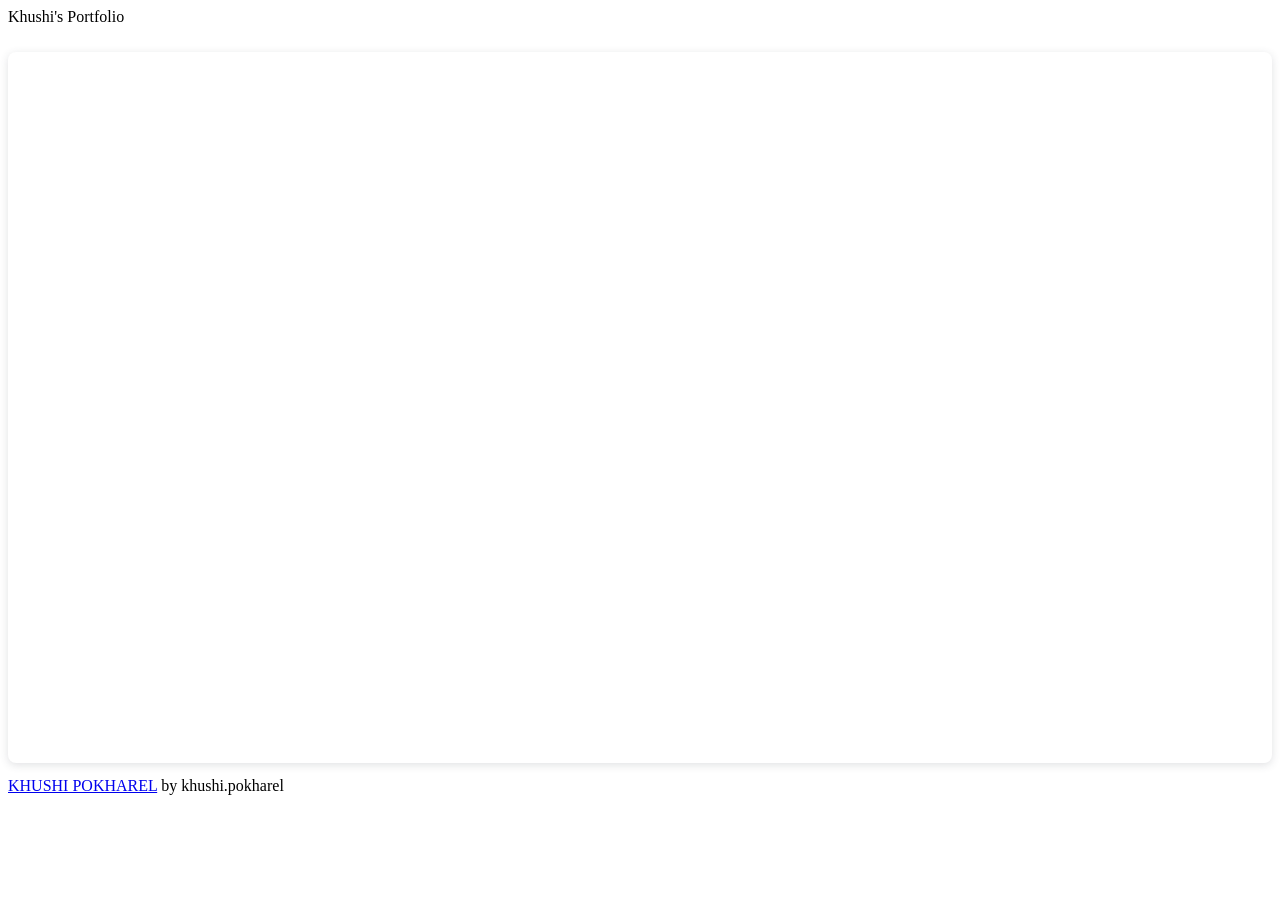
==== commit 06a5b9b1: "Add files via upload" ====
--- a/index.html
+++ b/index.html
@@ -1,251 +1,11 @@
-<!DOCTYPE html>
-<html style="font-size: 16px;">
-  <head>
-    <meta name="viewport" content="width=device-width, initial-scale=1.0">
-    <meta charset="utf-8">
-    <meta name="keywords" content="​digital agency, ​Crafting Effective UI/UX Design, Prototype a digital product idea, Our Features &amp;amp; Services., ​We Create Websites, ​We Create Digital, Web Design Trends, We build usable&nbsp;products., About Us">
-    <meta name="description" content="">
-    <title>Home</title>
-    <link rel="stylesheet" href="nicepage.css" media="screen">
-<link rel="stylesheet" href="Home.css" media="screen">
-    <script class="u-script" type="text/javascript" src="jquery-1.9.1.min.js" defer=""></script>
-    <script class="u-script" type="text/javascript" src="nicepage.js" defer=""></script>
-    <meta name="generator" content="Nicepage 4.11.4, nicepage.com">
-    <link id="u-theme-google-font" rel="stylesheet" href="https://fonts.googleapis.com/css?family=Raleway:100,100i,200,200i,300,300i,400,400i,500,500i,600,600i,700,700i,800,800i,900,900i|Lato:100,100i,300,300i,400,400i,700,700i,900,900i">
-    <link id="u-page-google-font" rel="stylesheet" href="https://fonts.googleapis.com/css?family=Raleway:100,100i,200,200i,300,300i,400,400i,500,500i,600,600i,700,700i,800,800i,900,900i|Lato:100,100i,300,300i,400,400i,700,700i,900,900i|Montserrat:100,100i,200,200i,300,300i,400,400i,500,500i,600,600i,700,700i,800,800i,900,900i|Raleway:100,100i,200,200i,300,300i,400,400i,500,500i,600,600i,700,700i,800,800i,900,900i">
-    
-    
-    
-    
-    
-    
-    
-    
-    
-    <script type="application/ld+json">{
-		"@context": "http://schema.org",
-		"@type": "Organization",
-		"name": "Portfolio",
-		"url": "/"
-}</script>
-    <meta name="theme-color" content="#222589">
-    <meta property="og:title" content="Home">
-    <meta property="og:type" content="website">
-    <link rel="canonical" href="/">
-  </head>
-  <body data-home-page="https://website2028045.nicepage.io/Home.html?version=71fddcc9-be27-42b8-9138-e9d4bb186819" data-home-page-title="Home" class="u-body u-xl-mode"><header class="u-clearfix u-header u-header" id="sec-3385"><div class="u-clearfix u-sheet u-valign-middle u-sheet-1">
-        <nav class="u-menu u-menu-dropdown u-offcanvas u-menu-1" data-responsive-from="XL">
-          <div class="menu-collapse" style="font-size: 1rem; letter-spacing: 0px; font-weight: 700;">
-            <a class="u-button-style u-custom-border u-custom-border-color u-custom-borders u-custom-left-right-menu-spacing u-custom-padding-bottom u-custom-text-color u-custom-top-bottom-menu-spacing u-nav-link u-text-active-palette-1-base u-text-hover-palette-2-base" href="#">
-              <svg class="u-svg-link" viewBox="0 0 24 24"><use xlink:href="#menu-hamburger"></use></svg>
-              <svg class="u-svg-content" version="1.1" id="menu-hamburger" viewBox="0 0 16 16" x="0px" y="0px" xmlns:xlink="http://www.w3.org/1999/xlink" xmlns="http://www.w3.org/2000/svg"><g><rect y="1" width="16" height="2"></rect><rect y="7" width="16" height="2"></rect><rect y="13" width="16" height="2"></rect>
-</g></svg>
-            </a>
-          </div>
-          <div class="u-nav-container">
-            <ul class="u-nav u-spacing-20 u-unstyled u-nav-1"><li class="u-nav-item"><a class="u-button-style u-nav-link u-text-active-palette-1-base u-text-grey-90 u-text-hover-palette-2-base" href="//Home.html" style="padding: 10px;">Home</a>
-</li><li class="u-nav-item"><a class="u-button-style u-nav-link u-text-active-palette-1-base u-text-grey-90 u-text-hover-palette-2-base" href="//About.html" style="padding: 10px;">About</a>
-</li><li class="u-nav-item"><a class="u-button-style u-nav-link u-text-active-palette-1-base u-text-grey-90 u-text-hover-palette-2-base" href="//Contact.html" style="padding: 10px;">Contact</a>
-</li></ul>
-          </div>
-          <div class="u-nav-container-collapse">
-            <div class="u-black u-container-style u-inner-container-layout u-opacity u-opacity-95 u-sidenav">
-              <div class="u-inner-container-layout u-sidenav-overflow">
-                <div class="u-menu-close"></div>
-                <ul class="u-align-center u-nav u-popupmenu-items u-unstyled u-nav-2"><li class="u-nav-item"><a class="u-button-style u-nav-link" href="//Home.html">Home</a>
-</li><li class="u-nav-item"><a class="u-button-style u-nav-link" href="//About.html">About</a>
-</li><li class="u-nav-item"><a class="u-button-style u-nav-link" href="//Contact.html">Contact</a>
-</li></ul>
-              </div>
-            </div>
-            <div class="u-black u-menu-overlay u-opacity u-opacity-70"></div>
-          </div>
-        </nav>
-        <img class="u-image u-image-default u-preserve-proportions u-image-1" src="/images/khushipokharellogo.png" alt="" data-image-width="1500" data-image-height="1500">
-      </div></header>
-    <section class="u-align-center u-clearfix u-image u-shading u-section-1" id="carousel_27bf" data-image-width="1280" data-image-height="905">
-      <div class="u-clearfix u-sheet u-sheet-1">
-        <h1 class="u-text u-text-default u-text-palette-4-light-1 u-text-1" spellcheck="false">Khushi Pokharel</h1>
-        <h3 class="u-custom-font u-font-lato u-text u-text-body-alt-color u-text-2" spellcheck="false"> UI/UX Designer</h3>
-        <a href="/About.html" data-page-id="2028054" class="u-active-white u-border-2 u-border-active-white u-border-hover-white u-border-palette-4-base u-btn u-btn-round u-button-style u-hover-white u-palette-4-base u-radius-50 u-text-active-palette-1-base u-text-hover-palette-1-base u-text-palette-1-base u-btn-1">MY WORKS</a>
-      </div>
-    </section>
-    <section class="u-clearfix u-section-2" id="carousel_5b0f">
-      <div class="u-clearfix u-sheet u-sheet-1">
-        <div class="u-clearfix u-expanded-width u-layout-wrap u-layout-wrap-1">
-          <div class="u-layout">
-            <div class="u-layout-row">
-              <div class="u-container-style u-layout-cell u-size-30 u-layout-cell-1">
-                <div class="u-container-layout u-container-layout-1">
-                  <a href="https://nicepage.cc" class="u-active-palette-1-base u-border-none u-btn u-button-style u-hover-palette-1-dark-1 u-text-body-alt-color u-btn-1" data-animation-name="customAnimationIn" data-animation-duration="1000">ABOUT ME</a>
-                  <h2 class="u-custom-font u-font-montserrat u-hover-feature u-text u-text-1" data-animation-name="pulse" data-animation-duration="1000" data-animation-direction="">UI/UX Designer</h2>
-                  <p class="u-align-justify u-text u-text-grey-40 u-text-2">Hi, I am Khushi Pokharel. I am a UI/UX +Graphics Designer based in Kathmandu, Nepal. I aspire to become a lead UX Designer in the future. I have completed my Bachelors in Computer Application. <br>
-                    <br>Likewise, I am a tarot, chart, palm reader as well as numerologist. Feel free to&nbsp; contact me :)
-                  </p>
-                  <a href="mailto:khushipokharel9@gmail.com?subject=Hi%2C%20Welcome%20to%20ASTROENVOY" class="u-active-white u-border-2 u-border-active-white u-border-hover-white u-border-palette-4-base u-btn u-btn-round u-button-style u-hover-white u-palette-4-base u-radius-50 u-text-active-palette-1-base u-text-hover-palette-1-base u-text-palette-1-base u-btn-2" data-animation-name="pulse" data-animation-duration="1000" data-animation-direction="">ASTROENVOY</a>
-                </div>
-              </div>
-              <div class="u-container-style u-layout-cell u-size-30 u-layout-cell-2">
-                <div class="u-container-layout u-valign-bottom u-container-layout-2"><span class="u-file-icon u-icon u-icon-circle u-palette-4-base u-text-palette-4-base u-icon-1"><img src="/images/2.png" alt=""></span>
-                  <div class="u-image u-image-circle u-image-contain u-image-1" alt="" data-image-width="486" data-image-height="513" data-animation-name="bounceIn" data-animation-duration="1000" data-animation-direction=""></div>
-                </div>
-              </div>
-            </div>
-          </div>
-        </div>
-      </div>
-      
-    </section>
-    <section class="u-align-left u-clearfix u-palette-4-base u-section-3" id="carousel_978f">
-      <div class="u-clearfix u-sheet u-valign-middle-md u-valign-middle-sm u-valign-middle-xl u-valign-middle-xs u-sheet-1">
-        <h2 class="u-align-center u-text u-text-default u-text-1" data-animation-name="pulse" data-animation-duration="1000" data-animation-direction="">What We Do<br>
-        </h2>
-        <div class="u-expanded-width u-list u-list-1">
-          <div class="u-repeater u-repeater-1">
-            <div class="u-container-style u-list-item u-repeater-item">
-              <div class="u-container-layout u-similar-container u-valign-middle-lg u-valign-middle-xl u-valign-top-md u-valign-top-sm u-valign-top-xs u-container-layout-1"><span class="u-icon u-icon-rounded u-palette-4-base u-radius-10 u-text-palette-1-base u-icon-1"><svg class="u-svg-link" preserveAspectRatio="xMidYMin slice" viewBox="0 -31 511.9995 511" style=""><use xlink:href="#svg-5033"></use></svg><svg class="u-svg-content" viewBox="0 -31 511.9995 511" id="svg-5033"><path d="m509.324219 215.003906-118-204.5c-3.574219-6.191406-10.175781-10.003906-17.324219-10.003906h-236c-7.148438 0-13.75 3.8125-17.324219 10.003906l-118 204.5c-3.566406 6.1875-3.566406 13.804688 0 19.992188l118 204.5c3.574219 6.191406 10.175781 10.003906 17.324219 10.003906h236c7.148438 0 13.75-3.8125 17.324219-10.003906l118-204.5c3.566406-6.1875 3.566406-13.804688 0-19.992188zm-146.875 194.496094h-212.898438l-106.460937-184.5 106.460937-184.5h212.898438l106.460937 184.5zm-131.472657-222.503906c-1.734374-35.832032-2.597656-61.171875-2.597656-76 0-15.226563 13.769532-22.617188 28.9375-22.617188 13.902344 0 25.5625 8.046875 25.5625 22.617188 0 14.828125-.371094 40.167968-1.113281 76-.738281 35.84375-1.109375 61.054687-1.109375 75.632812 0 11.273438-13.425781 16.3125-23.339844 16.3125-15.832031 0-23.746094-5.433594-23.746094-16.3125 0-14.578125-.871093-39.789062-2.59375-75.632812zm53.757813 146.074218c0 15.183594-11.996094 28.546876-27.019531 28.546876-17.484375 0-30.449219-13.605469-30.449219-28.546876 0-15.441406 12.46875-28.546874 30.449219-28.546874 15.082031 0 27.019531 13.4375 27.019531 28.546874zm0 0"></path></svg>
-            
-            
-          </span>
-                <p class="u-text u-text-2" data-animation-name="customAnimationIn" data-animation-duration="1000"> Explore the problem<br>
-                </p>
-              </div>
-            </div>
-            <div class="u-container-style u-list-item u-repeater-item">
-              <div class="u-container-layout u-similar-container u-valign-middle-lg u-valign-middle-xl u-valign-top-md u-valign-top-sm u-valign-top-xs u-container-layout-2"><span class="u-icon u-icon-rounded u-palette-4-base u-radius-10 u-text-palette-1-base u-icon-2"><svg class="u-svg-link" preserveAspectRatio="xMidYMin slice" viewBox="0 0 512 512" style=""><use xlink:href="#svg-3a8f"></use></svg><svg class="u-svg-content" viewBox="0 0 512 512" id="svg-3a8f"><path d="m392 512h-272c-66.168 0-120-53.832-120-120v-272c0-66.168 53.832-120 120-120h208c26.536 1.056 26.516 38.953 0 40h-208c-44.112 0-80 35.888-80 80v272c0 44.112 35.888 80 80 80h272c44.112 0 80-35.888 80-80v-185c1.056-26.536 38.953-26.516 40 0v185c0 66.168-53.832 120-120 120zm-6.664-275.162 112.143-133.956c.021-.026.044-.053.065-.079 22.082-26.654 18.362-66.305-8.292-88.389-26.655-22.082-66.305-18.362-88.389 8.291-.038.046-.075.092-.113.138l-110.265 135.535c-6.971 8.568-5.676 21.166 2.893 28.137 8.568 6.969 21.165 5.675 28.137-2.893l110.201-135.458c8.021-9.617 22.368-10.942 32.018-2.948 9.66 8.005 11.016 22.371 3.03 32.041l-112.1 133.905c-7.09 8.469-5.972 21.083 2.498 28.174 3.744 3.135 8.298 4.665 12.827 4.664 5.715 0 11.391-2.437 15.347-7.162zm-215.844 196.162c-20.629 0-40.549-11.188-50.749-28.5-8.693-14.756-9.022-31.622-.904-46.274 10.018-18.081 15.75-34.866 21.293-51.1 9.445-27.658 18.367-53.783 45.307-76.197 19.563-16.276 44.256-23.913 69.526-21.499 25.312 2.416 48.16 14.617 64.334 34.354 13.994 17.078 21.701 38.773 21.701 61.088 2.241 77.886-99.987 128.158-170.508 128.128zm75.403-184.003c-12.715 0-24.933 4.41-34.872 12.68-18.302 15.228-24.482 33.326-33.037 58.376-5.822 17.05-12.421 36.375-24.158 57.559-.593 1.07-1.696 3.062.379 6.584 2.578 4.375 9 8.805 16.286 8.805 44.294-.001 130.507-31.107 130.507-88.129 0-13.286-4.371-25.644-12.641-35.736-9.365-11.429-22.575-18.491-37.195-19.887-1.763-.169-3.521-.252-5.269-.252z"></path></svg>
-            
-            
-          </span>
-                <p class="u-text u-text-3" data-animation-name="customAnimationIn" data-animation-duration="1000">Construct a UX framework&nbsp;<br>
-                </p>
-              </div>
-            </div>
-            <div class="u-container-style u-list-item u-repeater-item">
-              <div class="u-container-layout u-similar-container u-valign-middle-lg u-valign-middle-xl u-valign-top-md u-valign-top-sm u-valign-top-xs u-container-layout-3"><span class="u-icon u-icon-rounded u-palette-4-base u-radius-10 u-text-palette-1-base u-icon-3"><svg class="u-svg-link" preserveAspectRatio="xMidYMin slice" viewBox="0 0 512 512" style=""><use xlink:href="#svg-05f0"></use></svg><svg class="u-svg-content" viewBox="0 0 512 512" id="svg-05f0"><path d="m459.539062 52.460938c-33.832031-33.828126-78.8125-52.460938-126.65625-52.460938s-92.820312 18.632812-126.652343 52.460938c-33.832031 33.832031-52.460938 78.8125-52.460938 126.65625 0 42.808593 14.917969 83.324218 42.289063 115.609374l-36.214844 36.214844c-18.566406-9.570312-41.984375-6.585937-57.527344 8.957032l-87.863281 87.867187c-9.320313 9.320313-14.453125 21.710937-14.453125 34.890625s5.132812 25.570312 14.453125 34.890625c9.621094 9.617187 22.253906 14.429687 34.890625 14.429687s25.269531-4.8125 34.890625-14.429687l87.867187-87.867187c9.320313-9.316407 14.453126-21.707032 14.453126-34.890626 0-8.011718-1.898438-15.734374-5.480469-22.648437l36.199219-36.203125c32.289062 27.375 72.804687 42.292969 115.613281 42.292969 47.84375 0 92.824219-18.632813 126.652343-52.460938 33.828126-33.832031 52.460938-78.808593 52.460938-126.65625 0-47.839843-18.632812-92.820312-52.460938-126.652343zm-308.652343 336.007812-87.867188 87.867188c-7.539062 7.539062-19.8125 7.539062-27.355469 0-3.652343-3.65625-5.664062-8.511719-5.664062-13.679688s2.011719-10.023438 5.664062-13.679688l87.867188-87.863281c7.539062-7.542969 19.8125-7.542969 27.355469 0s7.542969 19.8125 0 27.355469zm287.4375-103.914062c-28.164063 28.164062-65.609375 43.675781-105.441407 43.675781-39.828124 0-77.273437-15.511719-105.4375-43.675781-28.164062-28.164063-43.675781-65.609376-43.675781-105.4375 0-39.832032 15.511719-77.277344 43.675781-105.441407 28.164063-28.164062 65.609376-43.675781 105.4375-43.675781 39.832032 0 77.277344 15.511719 105.441407 43.675781 28.164062 28.164063 43.675781 65.609375 43.675781 105.4375 0 39.832031-15.511719 77.277344-43.675781 105.441407zm0 0"></path><path d="m256.882812 180.113281c-8.28125 0-15 6.714844-15 15v48.003907c0 8.285156 6.71875 15 15 15 8.285157 0 15-6.714844 15-15v-48.003907c0-8.285156-6.714843-15-15-15zm0 0"></path><path d="m306.882812 130.113281c-8.28125 0-15 6.714844-15 15v98.003907c0 8.285156 6.71875 15 15 15 8.285157 0 15-6.714844 15-15v-98.003907c0-8.285156-6.714843-15-15-15zm0 0"></path><path d="m356.882812 150.113281c-8.28125 0-15 6.714844-15 15v78.003907c0 8.285156 6.71875 15 15 15 8.285157 0 15-6.714844 15-15v-78.003907c0-8.285156-6.714843-15-15-15zm0 0"></path><path d="m406.882812 100.113281c-8.28125 0-15 6.714844-15 15v128.003907c0 8.285156 6.71875 15 15 15 8.285157 0 15-6.714844 15-15v-128.003907c0-8.285156-6.714843-15-15-15zm0 0"></path></svg>
-            
-            
-          </span>
-                <p class="u-text u-text-4" data-animation-name="customAnimationIn" data-animation-duration="1000"> Research and preparation<br>
-                </p>
-              </div>
-            </div>
-            <div class="u-container-style u-list-item u-repeater-item">
-              <div class="u-container-layout u-similar-container u-valign-middle-lg u-valign-middle-xl u-valign-top-md u-valign-top-sm u-valign-top-xs u-container-layout-4"><span class="u-icon u-icon-rounded u-palette-4-base u-radius-10 u-text-palette-1-base u-icon-4"><svg class="u-svg-link" preserveAspectRatio="xMidYMin slice" viewBox="0 0 510.545 510.545" style=""><use xlink:href="#svg-d253"></use></svg><svg class="u-svg-content" viewBox="0 0 510.545 510.545" id="svg-d253"><path id="XMLID_1085_" d="m.181 0v510.545h510.183v-510.545zm480.183 30v210.091h-83.046v47c0 12.131-9.869 22-22 22s-22-9.869-22-22v-47h-83.045v-53.046h17c28.673 0 52-23.327 52-52s-23.327-52-52-52h-17v-53.045zm-450.183 0h210.091v83.045h47c12.131 0 22 9.869 22 22.001 0 12.13-9.869 21.999-22 21.999h-47v83.409h-53.046v-17c0-28.673-23.327-52-52-52s-52 23.327-52 52v17h-53.045zm0 450.545v-210.091h83.045v-47c0-12.131 9.869-22 22-22 12.13 0 22 9.869 22 22v47h83.046v53.045h-17c-28.673 0-52 23.327-52 52.001 0 28.672 23.327 51.999 52 51.999h17v53.046zm450.183 0h-210.092v-83.046h-47c-12.131 0-22-9.869-22-22s9.869-22 22-22h47v-83.408h53.045v17c0 28.673 23.327 52 52 52s52-23.327 52-52v-17h53.046v210.454z"></path></svg>
-            
-            
-          </span>
-                <p class="u-text u-text-5" data-animation-name="customAnimationIn" data-animation-duration="1000">Creating a Prototype</p>
-              </div>
-            </div>
-            <div class="u-container-style u-list-item u-repeater-item">
-              <div class="u-container-layout u-similar-container u-valign-middle-lg u-valign-middle-xl u-valign-top-md u-valign-top-sm u-valign-top-xs u-container-layout-5"><span class="u-icon u-icon-rounded u-palette-4-base u-radius-10 u-text-palette-1-base u-icon-5"><svg class="u-svg-link" preserveAspectRatio="xMidYMin slice" viewBox="0 0 512 512" style=""><use xlink:href="#svg-0840"></use></svg><svg class="u-svg-content" viewBox="0 0 512 512" id="svg-0840"><path d="m511.4 38.222c-1.109-20.338-17.284-36.511-37.622-37.621-41.038-2.242-121.342-.061-198.13 39.656-39.145 20.248-80.545 54.577-113.584 94.185-.407.488-.803.979-1.207 1.468l-74.98 5.792c-12.342.954-23.335 7.423-30.161 17.747l-51.154 77.372c-5.177 7.83-6 17.629-2.203 26.212 3.798 8.584 11.602 14.566 20.877 16.003l63.171 9.784c-.223 1.228-.447 2.455-.652 3.683-2.103 12.58 2.065 25.514 11.151 34.599l87.992 87.993c7.533 7.533 17.712 11.686 28.142 11.686 2.148 0 4.308-.177 6.458-.536 1.228-.205 2.455-.429 3.683-.652l9.784 63.172c1.437 9.275 7.419 17.08 16.001 20.877 3.571 1.58 7.35 2.36 11.112 2.36 5.283-.001 10.529-1.539 15.101-4.562l77.372-51.155c10.325-6.827 16.793-17.82 17.745-30.161l5.792-74.979c.489-.404.981-.8 1.469-1.207 39.609-33.039 73.939-74.439 94.186-113.585 39.719-76.791 41.896-157.096 39.657-198.131zm-175.394 393.037-74.011 48.933-9.536-61.565c31.28-9.197 62.223-23.927 91.702-43.66l-3.773 48.845c-.235 3.047-1.833 5.762-4.382 7.447zm-129.895-37.377-87.993-87.993c-2.245-2.246-3.283-5.401-2.774-8.44 2.616-15.643 6.681-30.534 11.713-44.562l132.028 132.028c-16.848 6.035-31.939 9.635-44.534 11.741-3.044.506-6.195-.529-8.44-2.774zm-117.923-222.269 48.844-3.773c-19.734 29.479-34.464 60.422-43.661 91.702l-61.564-9.535 48.934-74.012c1.686-2.55 4.401-4.147 7.447-4.382zm270.155 155.286c-24.233 20.213-47.756 34.833-69.438 45.412l-149.221-149.221c13.858-28.304 30.771-51.873 45.417-69.431 30.575-36.655 68.602-68.276 104.331-86.756 70.474-36.453 144.725-38.416 182.713-36.348 5.028.274 9.027 4.273 9.301 9.302 2.071 37.988.104 112.238-36.349 182.713-18.479 35.728-50.1 73.754-86.754 104.329z"></path><path d="m350.721 236.243c19.202-.002 38.412-7.312 53.031-21.931 14.166-14.165 21.966-32.999 21.966-53.031s-7.801-38.866-21.966-53.031c-29.242-29.243-76.822-29.241-106.062 0-14.166 14.165-21.967 32.999-21.967 53.031s7.802 38.866 21.967 53.031c14.622 14.622 33.822 21.933 53.031 21.931zm-31.82-106.781c8.772-8.773 20.295-13.159 31.818-13.159 11.524 0 23.047 4.386 31.819 13.159 8.499 8.499 13.179 19.799 13.179 31.818s-4.68 23.32-13.179 31.819c-17.544 17.545-46.093 17.544-63.638 0-8.499-8.499-13.18-19.799-13.18-31.818s4.682-23.32 13.181-31.819z"></path><path d="m15.301 421.938c3.839 0 7.678-1.464 10.606-4.394l48.973-48.973c5.858-5.858 5.858-15.355 0-21.213-5.857-5.858-15.355-5.858-21.213 0l-48.972 48.973c-5.858 5.858-5.858 15.355 0 21.213 2.928 2.929 6.767 4.394 10.606 4.394z"></path><path d="m119.761 392.239c-5.857-5.858-15.355-5.858-21.213 0l-94.154 94.155c-5.858 5.858-5.858 15.355 0 21.213 2.929 2.929 6.767 4.393 10.606 4.393s7.678-1.464 10.606-4.394l94.154-94.154c5.859-5.858 5.859-15.355.001-21.213z"></path><path d="m143.429 437.12-48.973 48.973c-5.858 5.858-5.858 15.355 0 21.213 2.929 2.929 6.768 4.394 10.606 4.394s7.678-1.464 10.606-4.394l48.973-48.973c5.858-5.858 5.858-15.355 0-21.213-5.857-5.858-15.355-5.858-21.212 0z"></path></svg>
-            
-            
-          </span>
-                <p class="u-text u-text-6" data-animation-name="customAnimationIn" data-animation-duration="1000">Graphic Designs<br>
-                </p>
-              </div>
-            </div>
-            <div class="u-container-style u-list-item u-repeater-item">
-              <div class="u-container-layout u-similar-container u-valign-middle-lg u-valign-middle-xl u-valign-top-md u-valign-top-sm u-valign-top-xs u-container-layout-6"><span class="u-icon u-icon-rounded u-palette-4-base u-radius-10 u-text-palette-1-base u-icon-6"><svg class="u-svg-link" preserveAspectRatio="xMidYMin slice" viewBox="0 0 512 512" style=""><use xlink:href="#svg-a120"></use></svg><svg class="u-svg-content" viewBox="0 0 512 512" id="svg-a120"><path d="m497 .458h-192.8c-66.65 0-126.064 31.548-164.115 80.488-82.128 33.169-140.085 113.633-140.085 207.645 3.931 247.085 337.852 308.475 431.512 83.782 48.94-38.051 80.488-97.465 80.488-164.115v-192.8c0-8.284-6.716-15-15-15zm-370.6 207.8c0-98.039 79.761-177.8 177.8-177.8h156.587l-93.387 93.386v-28.053c-.793-19.902-29.215-19.887-30 0v58.053l-50.334 50.334v-60.188c-.793-19.902-29.215-19.887-30 0v90.188l-50.333 50.333v-92.32c-.793-19.902-29.215-19.887-30 0v122.32l-50.333 50.334zm-30 186.587-19.746 19.746c-74.397-83.693-56.398-221.41 34.655-283.873-9.83 24.406-14.909 50.585-14.909 77.54zm127.467 87.613c-48.062 0-92.088-17.587-126-46.654l19.746-19.746h186.587c26.954 0 53.13-5.078 77.531-14.906-1.266 1.774-52.911 81.306-157.864 81.306zm258.133-274.2c0 98.04-79.761 177.8-177.8 177.8h-156.587l50.333-50.333h122.32c19.902-.793 19.887-29.215 0-30h-92.32l50.333-50.333h90.187c19.902-.793 19.887-29.215 0-30h-60.186l50.333-50.333h58.054c19.902-.793 19.887-29.215 0-30h-28.054l93.387-93.388z"></path></svg>
-            
-            
-          </span>
-                <p class="u-text u-text-7" data-animation-name="customAnimationIn" data-animation-duration="1000"> Before a full product redesign<br>
-                </p>
-              </div>
-            </div>
-          </div>
-        </div>
-      </div>
-    </section>
-    <section class="u-align-center u-clearfix u-gradient u-section-4" id="carousel_7130">
-      <div class="u-clearfix u-sheet u-sheet-1">
-        <h5 class="u-text u-text-body-alt-color u-text-default u-text-1">Features</h5>
-        <h2 class="u-text u-text-body-alt-color u-text-default u-text-2">Our Features &amp; Services.</h2>
-        <div class="u-list u-list-1">
-          <div class="u-repeater u-repeater-1">
-            <div class="u-align-center u-container-style u-list-item u-radius-20 u-repeater-item u-shape-round u-white u-list-item-1">
-              <div class="u-container-layout u-similar-container u-container-layout-1">
-                <img src="/images/users-with-speech-bubbles-vector_53876-82250.jpg" alt="" class="u-expanded-width u-image u-image-contain u-image-default u-image-1" data-image-width="626" data-image-height="625" data-animation-name="customAnimationIn" data-animation-duration="1000">
-                <h4 class="u-text u-text-default u-text-palette-1-base u-text-3">Communications</h4>
-                <p class="u-text u-text-palette-1-dark-2 u-text-4" data-animation-name="pulse" data-animation-duration="1000" data-animation-direction="">With one on one conversation with out customers and clients, we provide the best designs.</p>
-              </div>
-            </div>
-            <div class="u-align-center u-container-style u-list-item u-radius-20 u-repeater-item u-shape-round u-video-cover u-white u-list-item-2">
-              <div class="u-container-layout u-similar-container u-container-layout-2">
-                <img src="/images/fdf.jpg" alt="" class="u-expanded-width u-image u-image-default u-image-2" data-image-width="626" data-image-height="625" data-animation-name="customAnimationIn" data-animation-duration="1000">
-                <h4 class="u-text u-text-default u-text-palette-1-base u-text-5">Inspired Design</h4>
-                <p class="u-text u-text-palette-1-dark-2 u-text-6" data-animation-name="pulse" data-animation-duration="1000" data-animation-direction=""> Latest and Inspiring Designs are on the go</p>
-              </div>
-            </div>
-            <div class="u-align-center u-container-style u-list-item u-radius-20 u-repeater-item u-shape-round u-video-cover u-white u-list-item-3">
-              <div class="u-container-layout u-similar-container u-container-layout-3">
-                <img src="/images/dsds.jpg" alt="" class="u-expanded-width u-image u-image-contain u-image-default u-image-3" data-image-width="626" data-image-height="626" data-animation-name="customAnimationIn" data-animation-duration="1000">
-                <h4 class="u-text u-text-default u-text-palette-1-base u-text-7">Happy Customers</h4>
-                <p class="u-text u-text-palette-1-dark-2 u-text-8" data-animation-name="pulse" data-animation-duration="1000" data-animation-direction="">We make designs as per the customers need for their platform</p>
-              </div>
-            </div>
-          </div>
-        </div>
-      </div>
-    </section>
-    <section class="u-align-center u-clearfix u-palette-4-base u-section-5" id="carousel_90b5">
-      <div class="u-clearfix u-sheet u-sheet-1">
-        <h2 class="u-text u-text-default u-text-1"> We Create Websites and Prototypes</h2>
-        <img class="u-expanded-width-xs u-image u-image-contain u-image-default u-image-1" src="/images/Myproject6.png" alt="" data-image-width="1080" data-image-height="1080" data-animation-name="pulse" data-animation-duration="1000" data-animation-direction="">
-      </div>
-    </section>
-    <section class="u-align-center u-clearfix u-white u-section-6" id="carousel_8182">
-      <div class="u-clearfix u-gutter-0 u-layout-wrap u-layout-wrap-1">
-        <div class="u-layout" style="">
-          <div class="u-layout-row" style="">
-            <div class="u-align-left u-container-style u-layout-cell u-left-cell u-size-31-xl u-size-32-lg u-size-32-md u-size-32-sm u-size-32-xs u-size-xs-60 u-layout-cell-1" src="">
-              <div class="u-container-layout u-container-layout-1">
-                <h2 class="u-text u-text-1"> We Create Digital</h2>
-              </div>
-            </div>
-            <div class="u-align-center u-container-style u-gradient u-layout-cell u-right-cell u-size-28-lg u-size-28-md u-size-28-sm u-size-28-xs u-size-29-xl u-size-xs-60 u-layout-cell-2" src="">
-              <div class="u-container-layout u-valign-middle-lg u-valign-middle-md u-container-layout-2" src="">
-                <img class="u-expanded-width-sm u-expanded-width-xs u-image u-image-round u-radius-20 u-image-1" data-image-width="864" data-image-height="864" src="/images/hehe.png" data-animation-name="pulse" data-animation-duration="1000" data-animation-direction="">
-              </div>
-            </div>
-          </div>
-        </div>
-      </div>
-    </section>
-    <section class="u-clearfix u-palette-4-base u-section-7" id="sec-7b66">
-      <div class="u-clearfix u-sheet u-valign-middle u-sheet-1">
-        <h2 class="u-text u-text-body-alt-color u-text-default u-text-1">Our illustrations</h2>
-        <img class="u-expanded-width u-image u-image-default u-image-1" src="/images/babyramaheart.png" alt="" data-image-width="1017" data-image-height="310">
-        <img class="u-image u-image-default u-image-2" src="/images/31.jpg" alt="" data-image-width="640" data-image-height="1080">
-        <img class="u-image u-image-default u-image-3" src="/images/14.jpg" alt="" data-image-width="596" data-image-height="842">
-        <img class="u-image u-image-default u-image-4" src="/images/18.jpg" alt="" data-image-width="951" data-image-height="1080">
-      </div>
-    </section>
-    <section class="u-clearfix u-white u-section-8" id="carousel_9198">
-      <div class="u-clearfix u-sheet u-sheet-1">
-        <img class="u-image u-image-default u-image-1" src="/images/JessHarmondR2.png" alt="" data-image-width="764" data-image-height="1080">
-        <div class="u-expanded-width u-list u-list-1">
-          <div class="u-repeater u-repeater-1"></div>
-        </div>
-      </div>
-    </section>
-    
-    
-    <footer class="u-align-center u-clearfix u-footer u-grey-80 u-footer" id="sec-d120"><div class="u-clearfix u-sheet u-sheet-1">
-        <p class="u-small-text u-text u-text-variant u-text-1">Sample text. Click to select the text box. Click again or double click to start editing the text.</p>
-      </div></footer>
-    <section class="u-backlink u-clearfix u-grey-80">
-      <a class="u-link" href="https://nicepage.com/website-templates" target="_blank">
-        <span>Free Website Templates</span>
-      </a>
-      <p class="u-text">
-        <span>created with</span>
-      </p>
-      <a class="u-link" href="https://nicepage.com/html-website-builder" target="_blank">
-        <span>HTML Designer</span>
-      </a>. 
-    </section>
-  </body>
+<html>
+<head> Khushi's Portfolio </head>
+<div style="position: relative; width: 100%; height: 0; padding-top: 56.2225%;
+ padding-bottom: 0; box-shadow: 0 2px 8px 0 rgba(63,69,81,0.16); margin-top: 1.6em; margin-bottom: 0.9em; overflow: hidden;
+ border-radius: 8px; will-change: transform;">
+  <iframe loading="lazy" style="position: absolute; width: 100%; height: 100%; top: 0; left: 0; border: none; padding: 0;margin: 0;"
+    src="https:&#x2F;&#x2F;www.canva.com&#x2F;design&#x2F;DAFsjkQhkXY&#x2F;view?embed" allowfullscreen="allowfullscreen" allow="fullscreen">
+  </iframe>
+</div>
+<a href="https:&#x2F;&#x2F;www.canva.com&#x2F;design&#x2F;DAFsjkQhkXY&#x2F;view?utm_content=DAFsjkQhkXY&amp;utm_campaign=designshare&amp;utm_medium=embeds&amp;utm_source=link" target="_blank" rel="noopener">KHUSHI POKHAREL</a> by khushi.pokharel
 </html>
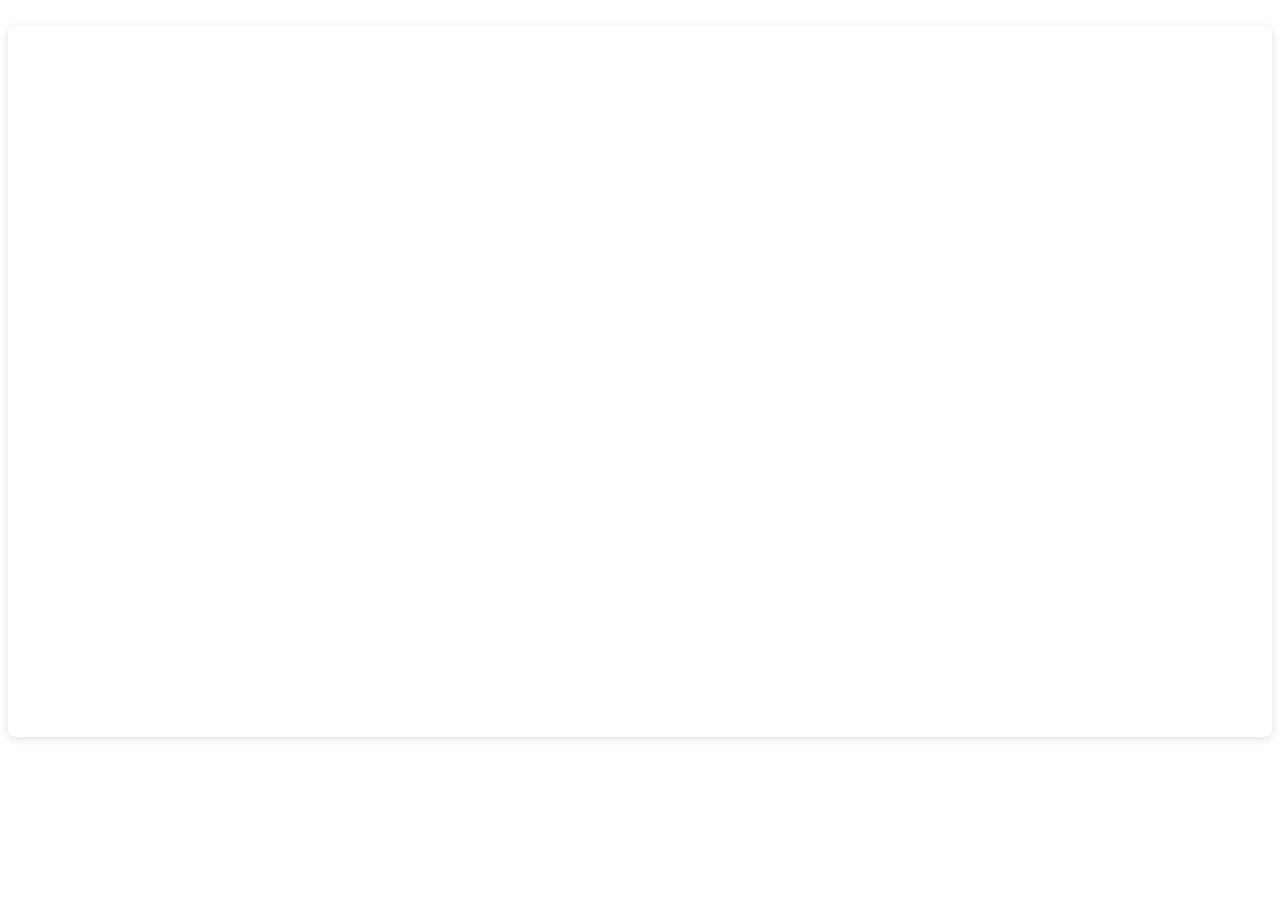
==== commit 61903b17: "Update index.html" ====
--- a/index.html
+++ b/index.html
@@ -1,5 +1,4 @@
 <html>
-<head> Khushi's Portfolio </head>
 <div style="position: relative; width: 100%; height: 0; padding-top: 56.2225%;
  padding-bottom: 0; box-shadow: 0 2px 8px 0 rgba(63,69,81,0.16); margin-top: 1.6em; margin-bottom: 0.9em; overflow: hidden;
  border-radius: 8px; will-change: transform;">
@@ -7,5 +6,4 @@
     src="https:&#x2F;&#x2F;www.canva.com&#x2F;design&#x2F;DAFsjkQhkXY&#x2F;view?embed" allowfullscreen="allowfullscreen" allow="fullscreen">
   </iframe>
 </div>
-<a href="https:&#x2F;&#x2F;www.canva.com&#x2F;design&#x2F;DAFsjkQhkXY&#x2F;view?utm_content=DAFsjkQhkXY&amp;utm_campaign=designshare&amp;utm_medium=embeds&amp;utm_source=link" target="_blank" rel="noopener">KHUSHI POKHAREL</a> by khushi.pokharel
-</html>+</html>
